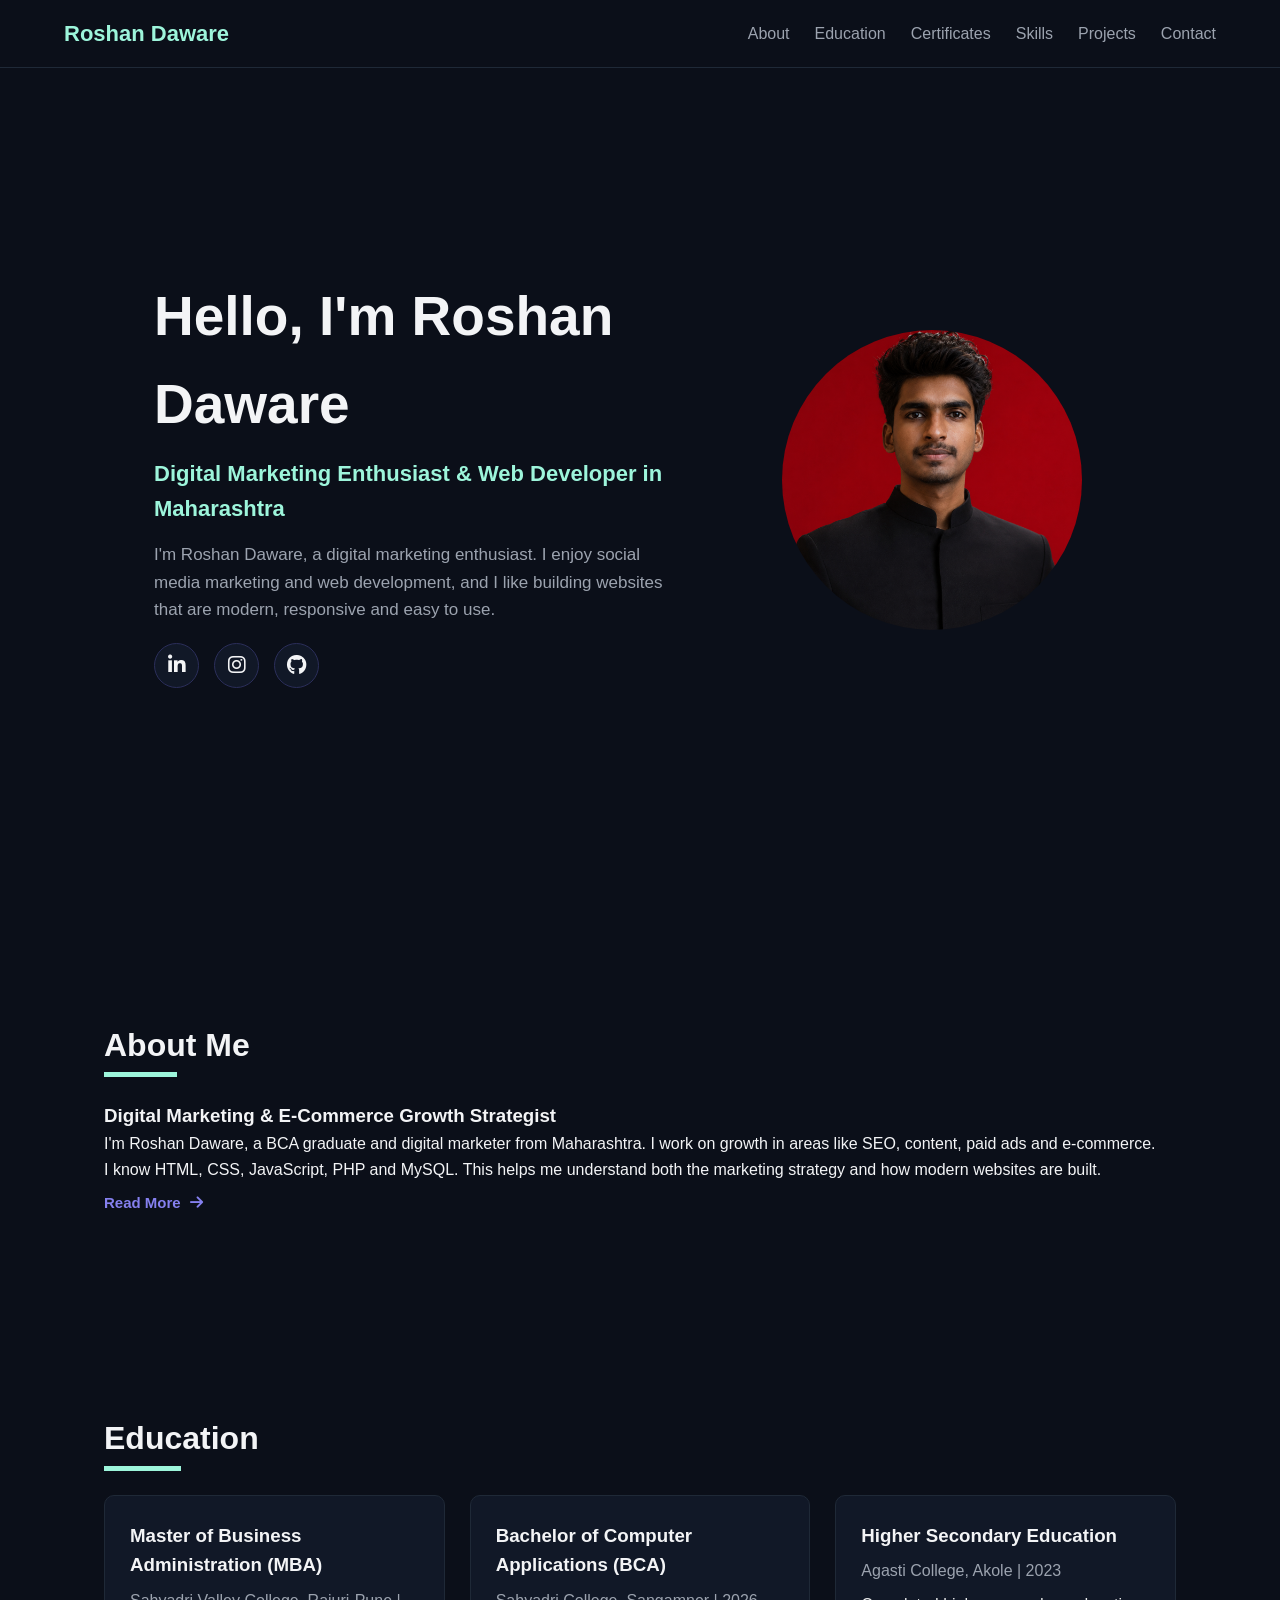
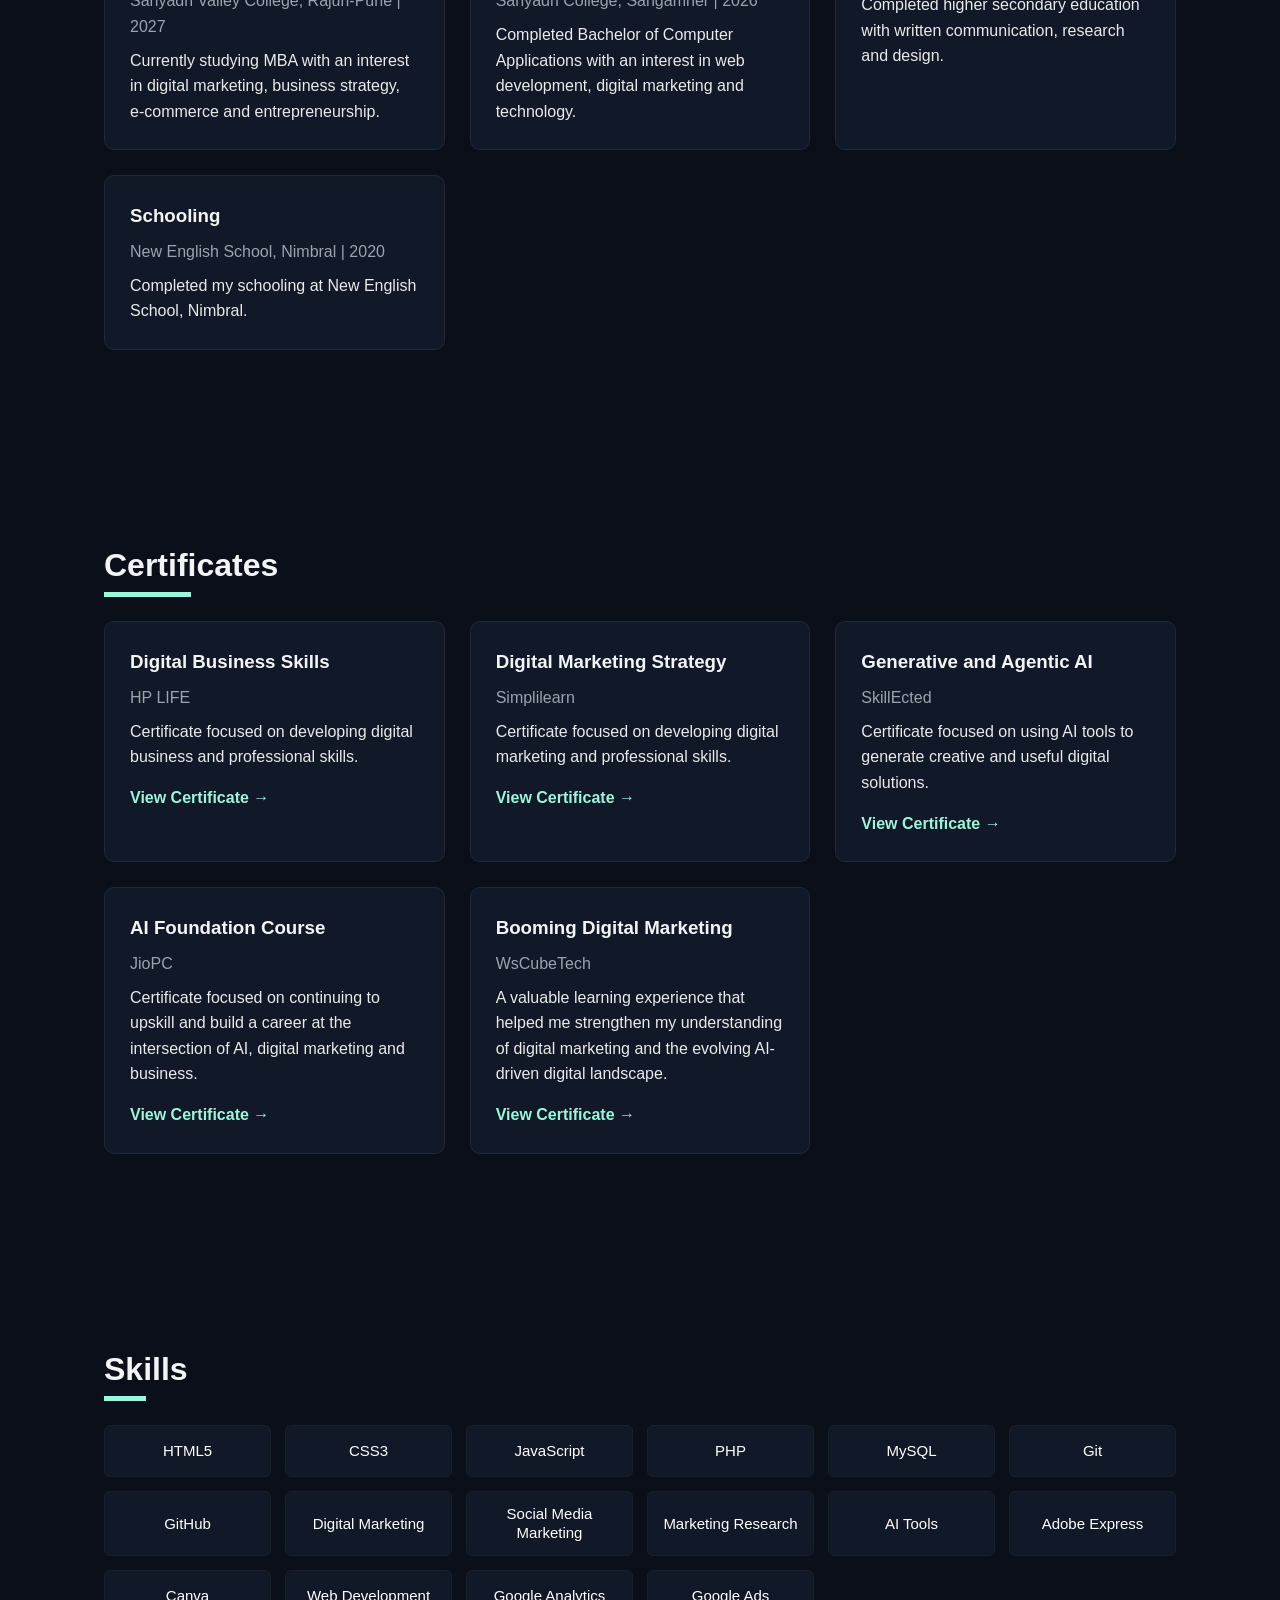
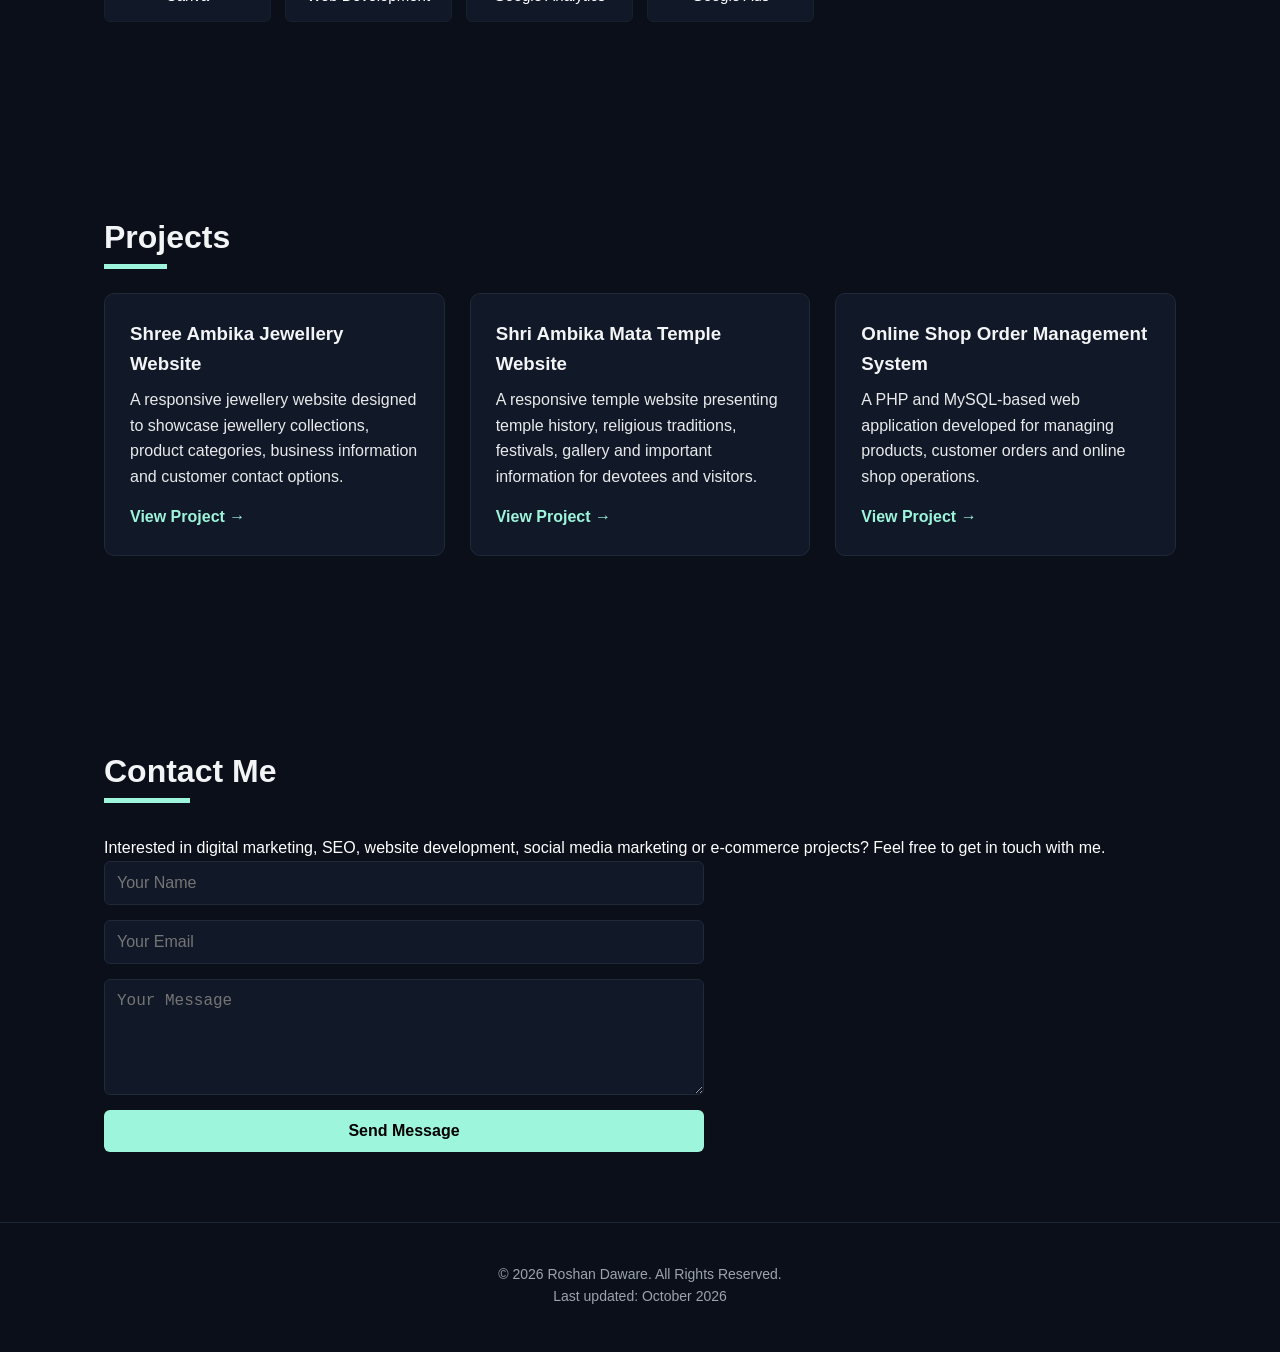
==== index.html @ 0d0089c0 "project Link Add" ====
<!DOCTYPE html>
<html lang="en">
<head>
    <meta charset="UTF-8">
    <meta name="viewport" content="width=device-width, initial-scale=1.0">

    <!-- Google Search Console Verification -->
    <meta name="google-site-verification"
        content="eSleEAOLOqu8Vt4b4KXHMk86KuUxw0CKr8qjWyYbSrQ">

    <!-- ================= SEO ================= -->

    <title>Roshan Daware | Digital Marketing & Web Development</title>

    <meta name="description"
        content="Roshan Daware, a digital marketing enthusiast and web developer from Maharashtra, India, shares his SEO, social media, Google Ads and web development projects.">

    <meta name="author" content="Roshan Daware">

    <meta name="robots" content="index, follow">

    <link rel="canonical"
        href="https://roshandaware24.github.io/RoshanDaware/">

    <!-- ================= FAVICON ================= -->

    <link rel="icon"
        type="image/svg+xml"
        href="logo.svg">

    <link rel="apple-touch-icon"
        href="images/apple-touch-icon.png">

    <!-- ================= PERFORMANCE ================= -->

    <link rel="preconnect" href="https://cdnjs.cloudflare.com" crossorigin>

    <link rel="preload" as="image" href="images/profile.jpg" fetchpriority="high">

    <!-- ================= THEME ================= -->

    <meta name="theme-color" content="#0b0f19">

    <!-- ================= OPEN GRAPH ================= -->

    <meta property="og:title"
        content="Roshan Daware | Digital Marketing & Web Development">

    <meta property="og:description"
        content="Explore Roshan Daware's portfolio featuring digital marketing, SEO, social media marketing, Google Ads and web development projects.">

    <meta property="og:type"
        content="website">

    <meta property="og:url"
        content="https://roshandaware24.github.io/RoshanDaware/">

    <meta property="og:site_name"
        content="Roshan Daware">

    <meta property="og:image"
        content="https://roshandaware24.github.io/RoshanDaware/images/profile.jpg">

    <meta property="og:image:alt"
        content="Roshan Daware Portfolio">

    <!-- ================= TWITTER / X ================= -->

    <meta name="twitter:card"
        content="summary_large_image">

    <meta name="twitter:title"
        content="Roshan Daware | Digital Marketing & Web Development">

    <meta name="twitter:description"
        content="Explore Roshan Daware's portfolio featuring SEO, social media marketing, Google Ads and web development projects.">

    <meta name="twitter:image"
        content="https://roshandaware24.github.io/RoshanDaware/images/profile.jpg">

    <!-- ================= STRUCTURED DATA ================= -->

    <script type="application/ld+json">
    {
      "@context": "https://schema.org",
      "@type": "Person",
      "name": "Roshan Daware",
      "url": "https://roshandaware24.github.io/RoshanDaware/",
      "image": "https://roshandaware24.github.io/RoshanDaware/images/profile.jpg",
      "jobTitle": "Digital Marketing Enthusiast",
      "description": "Roshan Daware is a BCA graduate and digital marketing enthusiast from Maharashtra, India, interested in SEO, social media marketing, Google Ads, web development and e-commerce.",
      "alumniOf": "Sahyadri College, Sangamner",
      "sameAs": [
        "https://github.com/roshandaware24",
        "https://www.linkedin.com/in/roshan-daware-102926284/",
        "https://www.instagram.com/daware_roshan07"
      ],
      "knowsAbout": [
        "Digital Marketing",
        "Search Engine Optimization",
        "Social Media Marketing",
        "Google Ads",
        "Meta Ads",
        "Web Development",
        "HTML",
        "CSS",
        "JavaScript",
        "PHP",
        "MySQL",
        "E-commerce"
      ]
    }
    </script>

    <!-- Font Awesome -->
    <link
        rel="stylesheet"
        href="https://cdnjs.cloudflare.com/ajax/libs/font-awesome/6.4.0/css/all.min.css">

    <!-- Main CSS -->
    <link rel="stylesheet" href="style.css">

</head>

<body>

<!-- ================= SKIP LINK ================= -->

<a href="#home" class="skip-link">Skip to main content</a>

<!-- ================= NAVIGATION ================= -->

<nav class="navbar">

    <div class="logo">
        Roshan Daware
    </div>

    <button class="menu-button"
            onclick="toggleMenu()"
            aria-label="Open navigation menu">
        <i class="fas fa-bars" aria-hidden="true"></i>
    </button>

    <ul class="nav-links">

        <li><a href="#about">About</a></li>
        <li><a href="#education">Education</a></li>
        <li><a href="#certificates">Certificates</a></li>
        <li><a href="#skills">Skills</a></li>
        <li><a href="#projects">Projects</a></li>
        <li><a href="#contact">Contact</a></li>
    </ul>

</nav>


<!-- ================= HOME ================= -->

<section id="home" class="hero">

    <!-- LEFT SIDE -->
    <div class="hero-content">

        <h1>
            Hello, I'm Roshan Daware
        </h1>

        <h2>
            Digital Marketing Enthusiast & Web Developer in Maharashtra
        </h2>

        <p class="hero-description">
            I'm Roshan Daware, a digital marketing enthusiast.
            I enjoy social media marketing and web development,
            and I like building websites that are modern,
            responsive and easy to use.
        </p>

        <!-- Social Links -->
        <div class="social-links">

            <a href="https://www.linkedin.com/in/roshan-daware-102926284"
               target="_blank"
               rel="noopener noreferrer"
               class="social-btn"
               aria-label="Roshan Daware on LinkedIn">

                <i class="fa-brands fa-linkedin-in" aria-hidden="true"></i>

            </a>

            <a href="https://www.instagram.com/daware_roshan07"
               target="_blank"
               rel="noopener noreferrer"
               class="social-btn"
               aria-label="Roshan Daware on Instagram">

                <i class="fa-brands fa-instagram" aria-hidden="true"></i>

            </a>

            <a href="https://github.com/roshandaware24"
               target="_blank"
               rel="noopener noreferrer"
               class="social-btn"
               aria-label="Roshan Daware on GitHub">

                <i class="fa-brands fa-github" aria-hidden="true"></i>

            </a>

        </div>

    </div>

    <!-- RIGHT SIDE -->
    <div class="hero-image">

        <img src="images/profile.jpg"
             alt="Roshan Daware - Digital Marketing Enthusiast and Web Developer"
             fetchpriority="high">

    </div>

</section>

<!-- ================= ABOUT ================= -->

<section id="about" class="section">

    <h2 class="section-title">
        About Me
    </h2>

    <div class="about-content">

        <h3 class="about-subtitle">
            Digital Marketing & E-Commerce Growth Strategist
        </h3>

        <p>
            I'm Roshan Daware, a BCA graduate and digital marketer
            from Maharashtra. I work on growth in areas like SEO,
            content, paid ads and e-commerce.
        </p>

        <p>
            I know HTML, CSS, JavaScript, PHP and MySQL. This helps
            me understand both the marketing strategy and how
            modern websites are built.
        </p>

        <div class="about-more" id="aboutMore">

            <div class="about-more-inner">

                <p>
                    I work across SEO optimization, social media strategy,
                    Google Ads, Meta Ads, content marketing, and e-commerce,
                    with a focus on turning data into decisions and
                    campaigns into measurable business growth.
                </p>

                <h3>
                    What I Do
                </h3>

                <div class="about-skills">

                    <span>SEO & Website Optimization</span>
                    <span>Social Media Marketing</span>
                    <span>Google Ads & Meta Ads</span>
                    <span>Content Strategy</span>
                    <span>Website Development</span>
                    <span>E-commerce</span>

                </div>

                <h3>
                    My Approach
                </h3>

                <p>
                    I approach every project with hands-on execution,
                    continuous testing, and a focus on measurable results —
                    whether that's improving organic visibility,
                    optimizing advertising campaigns, or improving
                    website conversion experiences.
                </p>

                <h3>
                    My Vision
                </h3>

                <p>
                    My vision is to build a full-spectrum digital marketing
                    and e-commerce consultancy that helps businesses
                    across India grow through strategic marketing,
                    technology, and sustainable digital systems.
                    I'm building this through real-world projects,
                    SEO research, campaign experimentation, and
                    practical business experience.
                </p>

            </div>

        </div>

        <button class="about-toggle"
                id="aboutToggle"
                aria-expanded="false"
                aria-controls="aboutMore">

            <span>Read More</span>
            <i class="fas fa-arrow-right" aria-hidden="true"></i>

        </button>

    </div>

</section>

<!-- ================= EDUCATION ================= -->

<section id="education" class="section">

    <h2 class="section-title">
        Education
    </h2>

    <div class="grid-2">

        <div class="card">

            <h3>
                Master of Business Administration (MBA)
            </h3>

            <p class="muted-text">
                Sahyadri Valley College, Rajuri-Pune | 2027
            </p>

            <p class="card-description">
                Currently studying MBA with an interest in digital marketing,
                business strategy, e-commerce and entrepreneurship.
            </p>

        </div>

        <div class="card">

            <h3>
                Bachelor of Computer Applications (BCA)
            </h3>

            <p class="muted-text">
                Sahyadri College, Sangamner | 2026
            </p>

            <p class="card-description">
                Completed Bachelor of Computer Applications with
                an interest in web development, digital marketing
                and technology.
            </p>

        </div>

        <div class="card">

            <h3>
                Higher Secondary Education
            </h3>

            <p class="muted-text">
                Agasti College, Akole | 2023
            </p>

            <p class="card-description">
                Completed higher secondary education with
                written communication, research and design.
            </p>

        </div>

        <div class="card">

            <h3>
                Schooling
            </h3>

            <p class="muted-text">
                New English School, Nimbral | 2020
            </p>

            <p class="card-description">
                Completed my schooling at New English School, Nimbral.
            </p>

        </div>

    </div>

</section>


<!-- ================= CERTIFICATES ================= -->

<section id="certificates" class="section">

    <h2 class="section-title">
        Certificates
    </h2>

    <div class="grid-2">

        <!-- Certificate 1 -->

        <div class="card">

            <h3>
                Digital Business Skills
            </h3>

            <p class="muted-text">
                HP LIFE
            </p>

            <p class="card-description">
                Certificate focused on developing digital business
                and professional skills.
            </p>

            <a href="images/certificate1.pdf"
               target="_blank"
               rel="noopener noreferrer"
               class="certificate-btn"
               aria-label="View Certificate: Digital Business Skills (opens in new tab)">
                View Certificate <span aria-hidden="true">→</span>
            </a>

        </div>


        <!-- Certificate 2 -->

        <div class="card">

            <h3>
                Digital Marketing Strategy
            </h3>

            <p class="muted-text">
                Simplilearn
            </p>

            <p class="card-description">
                Certificate focused on developing digital marketing
                and professional skills.
            </p>

            <a href="images/certificate2.pdf"
               class="certificate-btn"
               aria-label="View Certificate: Digital Marketing Strategy">
                View Certificate <span aria-hidden="true">→</span>
            </a>

        </div>


        <!-- Certificate 3 -->

        <div class="card">

            <h3>
                Generative and Agentic AI
            </h3>

            <p class="muted-text">
                SkillEcted
            </p>

            <p class="card-description">
                Certificate focused on using AI tools to generate
                creative and useful digital solutions.
            </p>

            <a href="images/certificate3.pdf"
               class="certificate-btn"
               aria-label="View Certificate: Generative and Agentic AI">
                View Certificate <span aria-hidden="true">→</span>
            </a>

        </div>

        <!-- Certificate 4 -->

        <div class="card">

            <h3>
                AI Foundation Course
            </h3>

            <p class="muted-text">
                JioPC
            </p>

            <p class="card-description">
                Certificate focused on continuing to upskill and build a career at
                the intersection of AI, digital marketing and business.
            </p>

            <a href="images/certificate4.pdf"
               class="certificate-btn"
               aria-label="View Certificate: AI Foundation Course">
                View Certificate <span aria-hidden="true">→</span>
            </a>

        </div>

        <!-- Certificate 5 -->

        <div class="card">

            <h3>
                Booming Digital Marketing
            </h3>

            <p class="muted-text">
                WsCubeTech
            </p>

            <p class="card-description">
                A valuable learning experience that helped me strengthen my
                understanding of digital marketing and the evolving AI-driven digital
                landscape.
            </p>

            <a href="images/certificate5.pdf"
               class="certificate-btn"
               aria-label="View Certificate: Booming Digital Marketing">
                View Certificate <span aria-hidden="true">→</span>
            </a>

        </div>

    </div>

</section>


<!-- ================= SKILLS ================= -->

<section id="skills" class="section">

    <h2 class="section-title">
        Skills
    </h2>

    <div class="skills-container">

        <span class="skill-tag">HTML5</span>
        <span class="skill-tag">CSS3</span>
        <span class="skill-tag">JavaScript</span>
        <span class="skill-tag">PHP</span>
        <span class="skill-tag">MySQL</span>
        <span class="skill-tag">Git</span>
        <span class="skill-tag">GitHub</span>
        <span class="skill-tag">Digital Marketing</span>
        <span class="skill-tag">Social Media Marketing</span>
        <span class="skill-tag">Marketing Research</span>
        <span class="skill-tag">AI Tools</span>
        <span class="skill-tag">Adobe Express</span>
        <span class="skill-tag">Canva</span>
        <span class="skill-tag">Web Development</span>
        <span class="skill-tag">Google Analytics</span>
        <span class="skill-tag">Google Ads</span>

    </div>

</section>


<!-- ================= PROJECTS ================= -->

<section id="projects" class="section">

    <h2 class="section-title">
        Projects
    </h2>

    <div class="grid-2">

        <div class="card project-card">

            <h3>
                Shree Ambika Jewellery Website
            </h3>

            <p class="card-description">
                A responsive jewellery website designed to showcase
                jewellery collections, product categories, business
                information and customer contact options.
            </p>

            <a href="https://shreeambikajewellery.netlify.app/"
               target="_blank"
               rel="noopener noreferrer"
               class="project-link"
               aria-label="View Project: Shree Ambika Jewellery Website (opens in new tab)">
                View Project <span aria-hidden="true">→</span>
            </a>

        </div>


        <div class="card project-card">

            <h3>
                Shri Ambika Mata Temple Website
            </h3>

            <p class="card-description">
                A responsive temple website presenting temple history,
                religious traditions, festivals, gallery and important
                information for devotees and visitors.
            </p>

            <a href="#"
               target="_blank"
               rel="noopener noreferrer"
               class="project-link"
               aria-label="View Project: Shri Ambika Mata Temple Website (opens in new tab)">
                View Project <span aria-hidden="true">→</span>
            </a>

        </div>


        <div class="card project-card">

            <h3>
                Online Shop Order Management System
            </h3>

            <p class="card-description">
                A PHP and MySQL-based web application developed for
                managing products, customer orders and online shop
                operations.
            </p>

            
            <a href="#"
               target="_blank"
               rel="noopener noreferrer"
               class="project-link"
               aria-label="View Project: Online Shop Order Management System (opens in new tab)">
                View Project <span aria-hidden="true">→</span>
            </a>

        </div>

    </div>

</section>

<!-- ================= CONTACT ================= -->

<section id="contact" class="section contact-section">

    <h2 class="section-title">
        Contact Me
    </h2>

    <p class="contact-description">
        Interested in digital marketing, SEO, website development,
        social media marketing or e-commerce projects?
        Feel free to get in touch with me.
    </p>

    <form id="contactForm" class="contact-form">

        <input
            type="text"
            name="name"
            placeholder="Your Name"
            aria-label="Your name"
            autocomplete="name"
            required
        >

        <input
            type="email"
            name="email"
            placeholder="Your Email"
            aria-label="Your email address"
            autocomplete="email"
            required
        >

        <textarea
            name="message"
            rows="5"
            placeholder="Your Message"
            aria-label="Your message"
            required
        ></textarea>

        <input
            type="hidden"
            name="_subject"
            value="New Message from Roshan Portfolio"
        >

        <input
            type="hidden"
            name="_template"
            value="table"
        >

        <button type="submit">
            Send Message
        </button>

    </form>

    <p id="formMessage" aria-live="polite"></p>

</section>

<!-- ================= FOOTER ================= -->

<footer>

    <p>
        © 2026 Roshan Daware. All Rights Reserved.
    </p>

    <p>
        Last updated: October 2026
    </p>

</footer>


<!-- JavaScript -->

<script src="script.js"></script>

</body>
</html>
---- style.css ----
/* ========================= BASIC SETTINGS ========================= */

* {
  margin: 0;
  padding: 0;
  box-sizing: border-box;
  }

html {
scroll-behavior: smooth;
}


body {
background-color: #0b0f19;
color: #f3f4f6;
font-family: Arial, sans-serif;
line-height: 1.6;
}

/* ========================= NAVIGATION ========================= */

.navbar {
position: fixed;
top: 0;
width: 100%;


display: flex;
justify-content: space-between;
align-items: center;

padding: 16px 5%;
background-color: #0b0f19;
border-bottom: 1px solid #1f2937;

z-index: 1000;


}

.logo {
font-size: 22px;
font-weight: bold;
color:  #9df5db;
}

.nav-links {
display: flex;
gap: 25px;
list-style: none;
}

.nav-links a {
    color: #9ca3af;
    text-decoration: none;

    position: relative;

    transition: 0.3s;
}


/* Animated Line */

.nav-links a::after {
    content: "";

    position: absolute;

    left: 0;
    bottom: -6px;

    width: 0;
    height: 2px;

    background-color:  #9df5db;

    transition: 0.3s;
}


/* Mouse Hover */

.nav-links a:hover {
    color: #9df5db;
}

.nav-links a:hover::after {
    width: 100%;
}

/* ========================= HERO SECTION ========================= */

/* ===== HERO ===== */

.hero {
    min-height: 100vh;

    max-width: 1100px;
    margin: auto;

    display: flex;
    align-items: center;
    justify-content: space-between;

    padding: 100px 5% 40px;

    gap: 50px;
}

/* Left Text */

.hero-content {
    flex: 1;
}


/* Right Image */

.hero-image {
    width: 40%;
    display: flex;
    justify-content: center;
}

.hero-image img {
    width: 300px;
    height: 300px;

    border-radius: 50%;

    object-fit: cover;
}
/* ===== FLOATING IMAGE ===== */

.hero-image img {
    animation: floatImage 3s ease-in-out infinite;
}

@keyframes floatImage {

    0% {
        transform: translateY(0);
    }

    50% {
        transform: translateY(-15px);
    }

    100% {
        transform: translateY(0);
    }

}

/* ===== MOBILE ===== */

@media (max-width: 768px) {

    .hero {
        flex-direction: column;
        text-align: center;
        padding-top: 120px;
        gap: 30px;
    }

    .hero-image {
        width: 300px;
    }

    .hero-image img {
        width: 220px;
        height: 220px;
    }

    .social-links {
        justify-content: center;
    }
}

/* Hero Text */


.hero h1 {
    font-size: 55px;
    margin-bottom: 8px;
}

.hero h2 {
    color: #9df5db;
    font-size: 22px;
    margin-bottom: 15px;
}

.hero-description {
    color: #9ca3af;
    font-size: 17px;
    max-width: 600px;
}

/* ========================= SOCIAL BUTTONS ========================= */

.social-links {
display: flex;
gap: 15px;
margin-top: 20px;
}

.social-btn {
    width: 45px;
    height: 45px;

    display: flex;
    align-items: center;
    justify-content: center;

    background-color: #111827;
    border: 1px solid #2b2e5a;
    border-radius: 50%;

    color: #f3f4f6;
    text-decoration: none;

    font-size: 20px;
    transition: 0.3s;
}

.social-btn:hover {
    background-color: #df9143;
    transform: translateY(-5px);
}

/* ========================= SECTIONS ========================= */

.section {
max-width: 1200px;
margin: auto;


padding: 120px 5% 70px;


}

.section-title {
display: inline-block;


font-size: 32px;
margin-bottom: 30px;

position: relative;


}

.section-title::after {
content: "";


position: absolute;

left: 0;
bottom: -6px;

width: 50%;
height: 5px;

background-color: #9df5db;


}

.about-more {
    display: grid;
    grid-template-rows: 0fr;
    opacity: 0;
    transition: grid-template-rows 0.6s ease,
                opacity 0.4s ease;
}

.about-more.active {
    grid-template-rows: 1fr;
    opacity: 1;
}

.about-more-inner {
    overflow: hidden;
    min-height: 0;
}

.about-more h3 {
    margin-top: 25px;
    color: #ffffff;
}

.about-skills {
    display: flex;
    flex-wrap: wrap;
    gap: 10px;
    margin: 18px 0;
}

.about-skills span {
    background: rgba(99, 102, 241, 0.12);
    border: 1px solid rgba(78, 218, 195, 0.3);
    color: #f9f9f9;
    padding: 9px 14px;
    border-radius: 8px;
    font-size: 14px;
    transition: 0.3s ease;
}

.about-skills span:hover {
    background: #cc8006;
    color: #ffffff;
    transform: translateY(-3px);
}

.about-toggle {
    display: inline-flex;
    align-items: center;
    gap: 9px;
    background: transparent;
    color:  #8580ef;
    border: none;
    font-size: 15px;
    font-weight: 600;
    cursor: pointer;
    padding: 12px 0;
    transition: color 0.3s ease;
}

.about-toggle:hover {
    color: #63f1ea;
}

.about-toggle i {
    transition: transform 0.4s ease;
}

.about-toggle.active i {
    transform: rotate(180deg);
}

@media (prefers-reduced-motion: reduce) {
    .about-more,
    .about-toggle,
    .about-toggle i,
    .about-skills span {
        transition: none;
    }
}

/* ========================= CARDS ========================= */

.grid-2 {
    display: grid;

    grid-template-columns: repeat(
        auto-fit,
        minmax(300px, 1fr)
    );

    gap: 25px;
}

.card {
background-color: #111827;


border: 1px solid #1f2937;

padding: 25px;

border-radius: 10px;


}

.card:hover {
transform: translateY(-5px);
border-color: #9df5db;
}

.card h3 {
margin-bottom: 8px;
}

.muted-text {
color: #9ca3af;
}

.card-description {
margin-top: 8px;
color: #e9eaeb;
}

.certificate-btn {
display: inline-block;


margin-top: 15px;

color: #9df5db;

text-decoration: none;

font-weight: bold;


}

.certificate-btn:hover {
text-decoration: underline;
}

/* ========================= SKILLS ========================= */

.skills-container {
    display: grid;
    grid-template-columns: repeat(auto-fill, minmax(150px, 1fr));
    gap: 14px;
    width: 100%;
}

/* ===== SKILL TAGS ===== */

.skill-tag {
    display: flex;
    align-items: center;
    justify-content: center;

    width: 100%;
    min-height: 52px;
    padding: 12px 14px;

    background-color: #111827;

    border: 1px solid #17202b;

    color: white;
    text-align: center;
    line-height: 1.3;
    overflow-wrap: break-word;

    border-radius: 6px;

    font-size: 15px;

    cursor: default;

    transition: 0.3s ease;
}

.skill-tag:hover {
    border-color: #9df5db;

    color: white;

    transform: translateY(-5px);
}

/* ========================= PROJECTS ========================= */

.project-link {
display: inline-block;


margin-top: 15px;

color: #9df5db;

text-decoration: none;

font-weight: bold;


}

.project-link:hover {
text-decoration: underline;
}



/* ========================= CONTACT ========================= */

.contact-form {
display: flex;
flex-direction: column;


gap: 15px;

max-width: 600px;


}

.contact-form input,
.contact-form textarea {
width: 100%;


padding: 12px;

background-color: #111827;

border: 1px solid #1f2937;

border-radius: 6px;

color: #f3f4f6;

font-size: 16px;

outline: none;


}
.contact-form input:focus,
.contact-form textarea:focus {
border-color: #9df5db;
}

.contact-form button {
padding: 12px 20px;


background-color:#9df5db;

color: black;

border: none;

border-radius: 6px;

cursor: pointer;

font-size: 16px;

font-weight: bold;


}

.contact-form button:hover {
opacity: 0.9;
}

.contact-description {
margin-top: 8px;
color: white;
}




/* ========================= FOOTER ========================= */

footer {
text-align: center;


padding: 40px 5%;

border-top: 1px solid #1f2937;

color: #9ca3af;

font-size: 14px;


}

/* ========================= MOBILE ========================= */

@media (max-width: 768px) {


.navbar {
    padding: 15px 4%;
}

.nav-links {
    gap: 10px;
}

.nav-links a {
    font-size: 13px;
}

.hero {
    flex-direction: column;

    text-align: center;

    padding-top: 120px;

    gap: 30px;
}

.hero-image img {
    width: 220px;
    height: 220px;
}

.hero h1 {
    font-size: 40px;
}

.hero h2 {
    font-size: 18px;
}

.hero-description {
    font-size: 16px;
}

.social-links {
    justify-content: center;
}


}

/* ========================= SMALL MOBILE ========================= */

@media (max-width: 500px) {


.logo {
    font-size: 18px;
}

.nav-links {
    gap: 7px;
}

.nav-links a {
    font-size: 11px;
}

.hero h1 {
    font-size: 32px;
}

.hero-image img {
    width: 180px;
    height: 180px;
}

.section-title {
    font-size: 28px;
}


}

/* =========================
   SMOOTH ANIMATION
========================= */

html {
    scroll-behavior: smooth;
}


/* Hero Animation */

.hero-content {
    animation: slideLeft 1s ease;
}

.hero-image {
    animation: slideRight 1s ease;
}


/* Sections Animation */

.section {
    animation: fadeUp 1s ease;
}


/* Social Buttons */

.social-btn {
    transition: 0.3s ease;
}

.social-btn:hover {
    transform: translateY(-5px);
}


/* Cards */

.card {
    transition: 0.3s ease;
}

.card:hover {
    transform: translateY(-5px);
}


/* =========================
   ANIMATION KEYFRAMES
========================= */

@keyframes slideLeft {

    from {
        opacity: 0;
        transform: translateX(-50px);
    }

    to {
        opacity: 1;
        transform: translateX(0);
    }
}


@keyframes slideRight {

    from {
        opacity: 0;
        transform: translateX(50px);
    }

    to {
        opacity: 1;
        transform: translateX(0);
    }
}


@keyframes fadeUp {

    from {
        opacity: 0;
        transform: translateY(30px);
    }

    to {
        opacity: 1;
        transform: translateY(0);
    }
}
/* =========================
MOBILE MENU
========================= */

.menu-button {
    display: none;

    background: none;
    border: none;

    color: #f3f4f6;

    font-size: 24px;

    cursor: pointer;
}


/* Mobile */

@media (max-width: 768px) {

    .menu-button {
        display: block;
    }

    .nav-links {
        display: none;

        position: absolute;

        top: 65px;
        right: 5%;

        flex-direction: column;

        gap: 15px;

        background-color: #111827;

        padding: 20px;

        border: 1px solid #1f2937;

        border-radius: 8px;
    }

    .nav-links.show {
        display: flex;
    }

}
.skip-link {
    position: absolute;
    left: -9999px;
    top: 0;
    background: #ffffff;
    color: #000000;
    padding: 8px 12px;
    z-index: 1000;
}

.skip-link:focus {
    left: 10px;
    top: 10px;
}
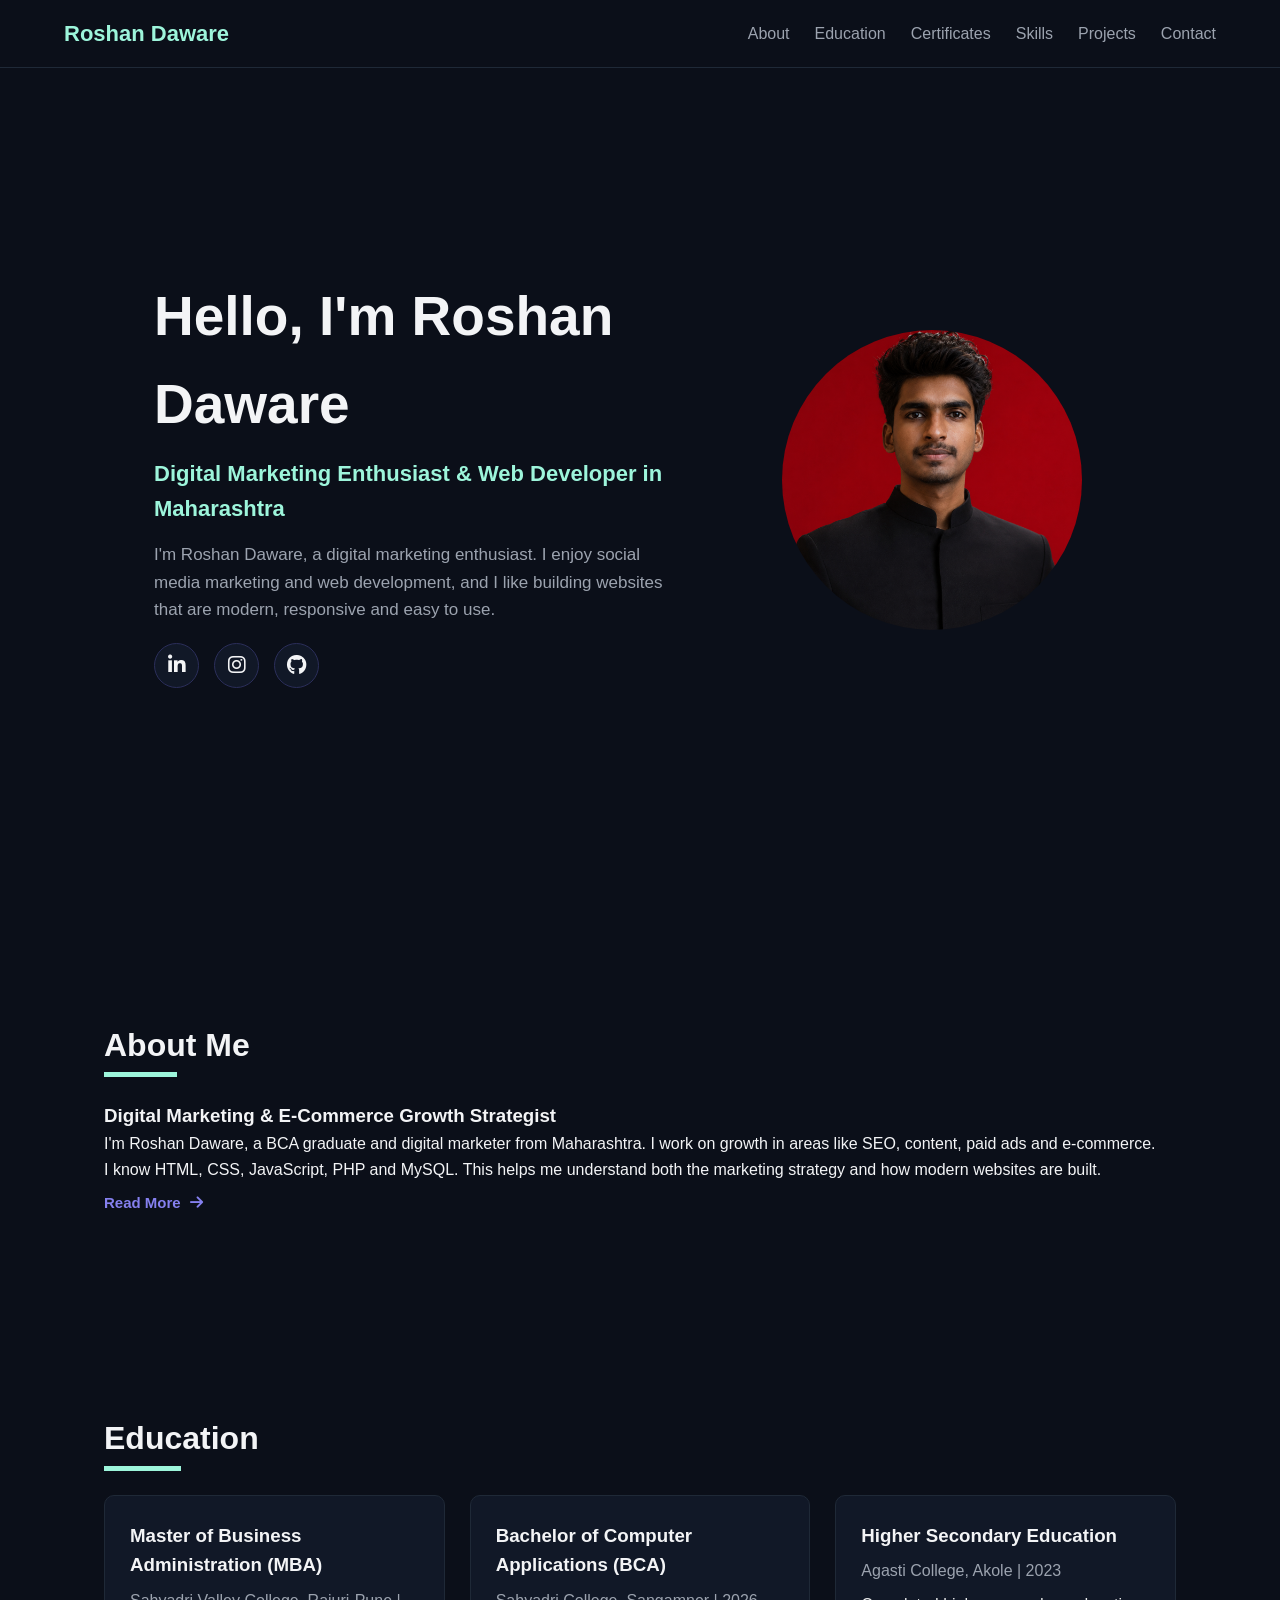
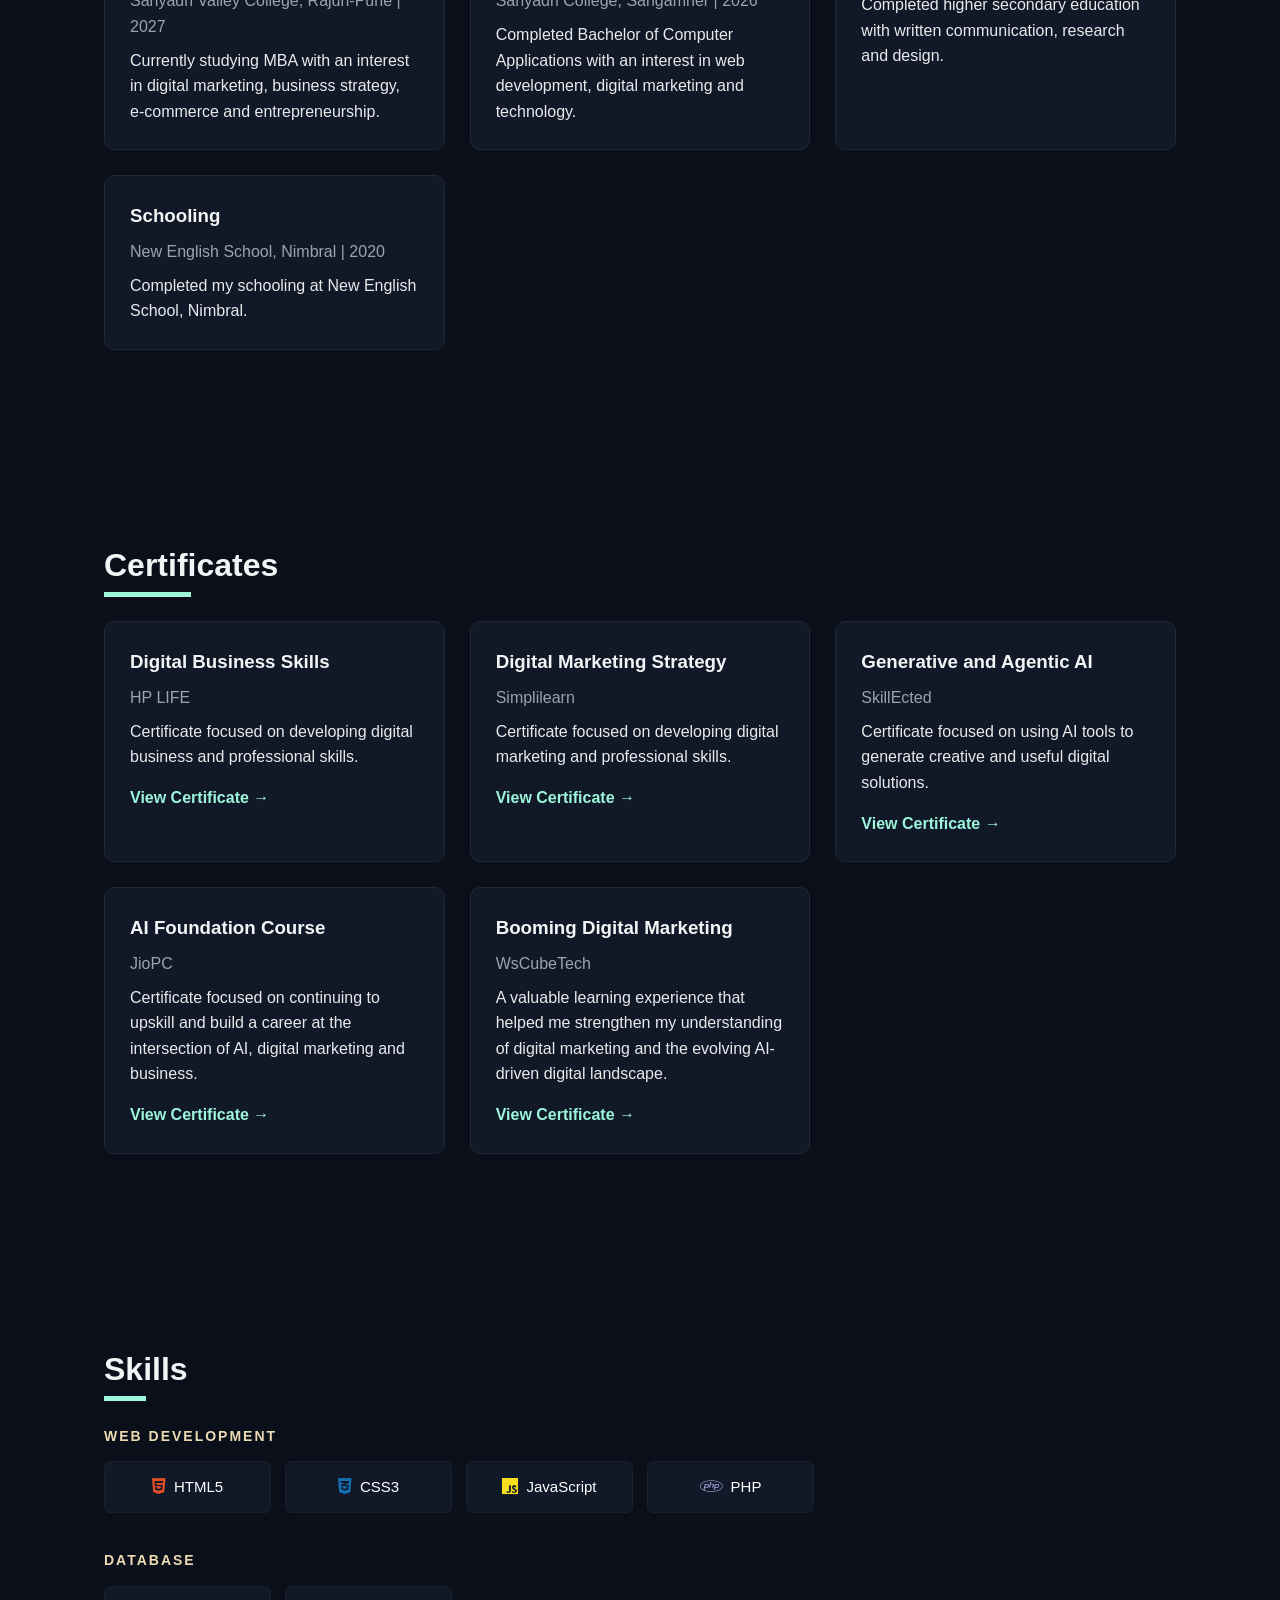
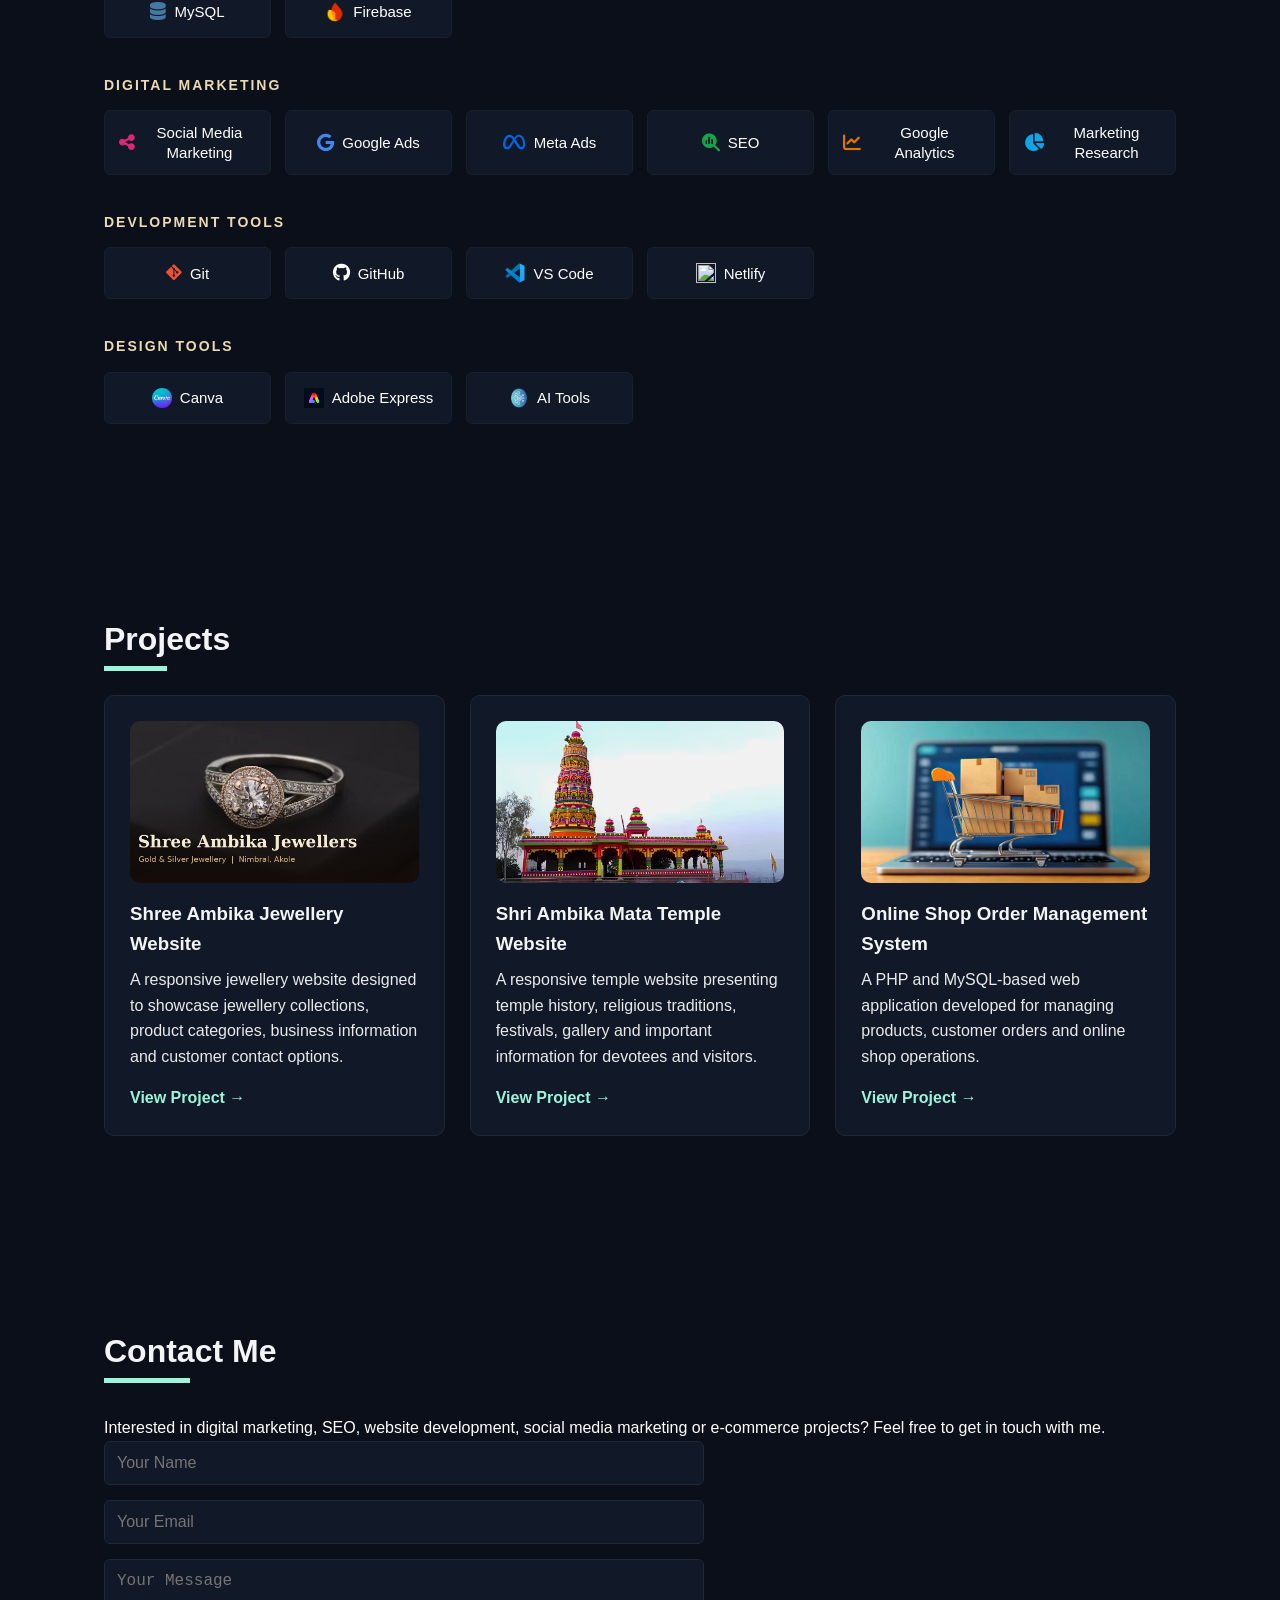
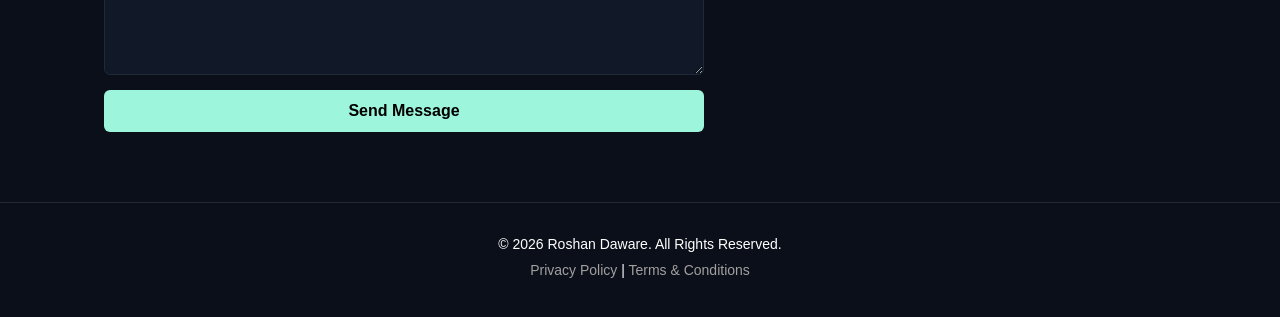
==== commit 0152286e: "update" ====
--- a/index.html
+++ b/index.html
@@ -5,8 +5,8 @@
     <meta name="viewport" content="width=device-width, initial-scale=1.0">
 
     <!-- Google Search Console Verification -->
-    <meta name="google-site-verification"
-        content="eSleEAOLOqu8Vt4b4KXHMk86KuUxw0CKr8qjWyYbSrQ">
+
+    <meta name="google-site-verification" content="eSleEAOLOqu8Vt4b4KXHMk86KuUxw0CKr8qjWyYbSrQ">
 
     <!-- ================= SEO ================= -->
 
@@ -24,12 +24,9 @@
 
     <!-- ================= FAVICON ================= -->
 
-    <link rel="icon"
-        type="image/svg+xml"
-        href="logo.svg">
-
-    <link rel="apple-touch-icon"
-        href="images/apple-touch-icon.png">
+    <link rel="icon" type="image/png" href="favicon.png">
+
+    <link rel="apple-touch-icon" href="images/apple-touch-icon.png">
 
     <!-- ================= PERFORMANCE ================= -->
 
@@ -59,7 +56,7 @@
         content="Roshan Daware">
 
     <meta property="og:image"
-        content="https://roshandaware24.github.io/RoshanDaware/images/profile.jpg">
+        content="https://roshandaware24.github.io/RoshanDaware/images/portfolio.jpg">
 
     <meta property="og:image:alt"
         content="Roshan Daware Portfolio">
@@ -76,7 +73,7 @@
         content="Explore Roshan Daware's portfolio featuring SEO, social media marketing, Google Ads and web development projects.">
 
     <meta name="twitter:image"
-        content="https://roshandaware24.github.io/RoshanDaware/images/profile.jpg">
+        content="https://roshandaware24.github.io/RoshanDaware/images/portfolio.jpg">
 
     <!-- ================= STRUCTURED DATA ================= -->
 
@@ -548,7 +545,6 @@
 
 </section>
 
-
 <!-- ================= SKILLS ================= -->
 
 <section id="skills" class="section">
@@ -557,29 +553,78 @@
         Skills
     </h2>
 
-    <div class="skills-container">
-
-        <span class="skill-tag">HTML5</span>
-        <span class="skill-tag">CSS3</span>
-        <span class="skill-tag">JavaScript</span>
-        <span class="skill-tag">PHP</span>
-        <span class="skill-tag">MySQL</span>
-        <span class="skill-tag">Git</span>
-        <span class="skill-tag">GitHub</span>
-        <span class="skill-tag">Digital Marketing</span>
-        <span class="skill-tag">Social Media Marketing</span>
-        <span class="skill-tag">Marketing Research</span>
-        <span class="skill-tag">AI Tools</span>
-        <span class="skill-tag">Adobe Express</span>
-        <span class="skill-tag">Canva</span>
-        <span class="skill-tag">Web Development</span>
-        <span class="skill-tag">Google Analytics</span>
-        <span class="skill-tag">Google Ads</span>
+    <div class="skills-groups">
+
+        <div class="skills-group">
+
+            <h3 class="skills-group-title">Web Development</h3>
+
+            <div class="skills-container">
+                <span class="skill-tag"><i class="fa-brands fa-html5 c-html5" aria-hidden="true"></i>HTML5</span>
+                <span class="skill-tag"><i class="fa-brands fa-css3-alt c-css3" aria-hidden="true"></i>CSS3</span>
+                <span class="skill-tag"><i class="fa-brands fa-js c-js" aria-hidden="true"></i>JavaScript</span>
+                <span class="skill-tag"><i class="fa-brands fa-php c-php" aria-hidden="true"></i>PHP</span>
+                
+            </div>
+
+        </div>
+
+        <div class="skills-group">
+
+             <h3 class="skills-group-title">Database</h3>
+
+                <div class="skills-container">
+                    <span class="skill-tag"><i class="fa-solid fa-database c-mysql" aria-hidden="true"></i>MySQL</span>
+                    <span class="skill-tag"><img src="images/skill/firebase.png" alt="Firebase" width="20" height="20" loading="lazy">Firebase</span>
+                </div>
+        </div>
+
+
+        <div class="skills-group">
+
+            <h3 class="skills-group-title">Digital Marketing</h3>
+
+            <div class="skills-container">
+                <span class="skill-tag"><i class="fa-solid fa-share-nodes c-share" aria-hidden="true"></i>Social Media Marketing</span>
+                <span class="skill-tag"><i class="fa-brands fa-google c-google" aria-hidden="true"></i>Google Ads</span>
+                <span class="skill-tag"><i class="fa-brands fa-meta c-meta" aria-hidden="true"></i>Meta Ads</span>
+                <span class="skill-tag"><i class="fa-solid fa-magnifying-glass-chart c-seo" aria-hidden="true"></i>SEO</span>
+                <span class="skill-tag"><i class="fa-solid fa-chart-line c-analytics" aria-hidden="true"></i>Google Analytics</span>
+                <span class="skill-tag"><i class="fa-solid fa-chart-pie c-research" aria-hidden="true"></i>Marketing Research</span>
+            </div>
+
+        </div>
+
+
+        <div class="skills-group">
+
+            <h3 class="skills-group-title">Devlopment Tools</h3>
+
+            <div class="skills-container">
+                <span class="skill-tag"><i class="fa-brands fa-git-alt c-git" aria-hidden="true"></i>Git</span>
+                <span class="skill-tag"><i class="fa-brands fa-github c-github" aria-hidden="true"></i>GitHub</span>
+                <span class="skill-tag"><img src="images/skill/vs.png" alt="" width="20" height="20" loading="lazy">VS Code</span>
+                <span class="skill-tag"><img src="https://cdn.simpleicons.org/netlify" alt="" width="20" height="20" loading="lazy">Netlify</span>
+                
+            </div>
+
+        </div>
+        <div class="skills-group">
+
+            <h3 class="skills-group-title">Design Tools</h3>
+
+            <div class="skills-container">
+                <span class="skill-tag"><img src="images/skill/canva.png" alt="" width="20" height="20" loading="lazy">Canva</span>
+                <span class="skill-tag"><img src="images/skill/adobe.png" alt="" width="20" height="20" loading="lazy">Adobe Express</span>
+                <span class="skill-tag"><img src="images/skill/ai.png" alt="" width="20" height="20" loading="lazy">AI Tools</span>
+            </div>
+
+        </div>
+
 
     </div>
 
 </section>
-
 
 <!-- ================= PROJECTS ================= -->
 
@@ -589,78 +634,95 @@
         Projects
     </h2>
 
-    <div class="grid-2">
-
-        <div class="card project-card">
-
-            <h3>
-                Shree Ambika Jewellery Website
-            </h3>
-
-            <p class="card-description">
-                A responsive jewellery website designed to showcase
-                jewellery collections, product categories, business
-                information and customer contact options.
-            </p>
-
-            <a href="https://shreeambikajewellery.netlify.app/"
-               target="_blank"
-               rel="noopener noreferrer"
-               class="project-link"
-               aria-label="View Project: Shree Ambika Jewellery Website (opens in new tab)">
-                View Project <span aria-hidden="true">→</span>
-            </a>
-
-        </div>
-
-
-        <div class="card project-card">
-
-            <h3>
-                Shri Ambika Mata Temple Website
-            </h3>
-
-            <p class="card-description">
-                A responsive temple website presenting temple history,
-                religious traditions, festivals, gallery and important
-                information for devotees and visitors.
-            </p>
-
-            <a href="#"
-               target="_blank"
-               rel="noopener noreferrer"
-               class="project-link"
-               aria-label="View Project: Shri Ambika Mata Temple Website (opens in new tab)">
-                View Project <span aria-hidden="true">→</span>
-            </a>
-
-        </div>
-
-
-        <div class="card project-card">
-
-            <h3>
-                Online Shop Order Management System
-            </h3>
-
-            <p class="card-description">
-                A PHP and MySQL-based web application developed for
-                managing products, customer orders and online shop
-                operations.
-            </p>
-
-            
-            <a href="#"
-               target="_blank"
-               rel="noopener noreferrer"
-               class="project-link"
-               aria-label="View Project: Online Shop Order Management System (opens in new tab)">
-                View Project <span aria-hidden="true">→</span>
-            </a>
-
-        </div>
-
-    </div>
+   <div class="grid-2">
+
+    <div class="card project-card">
+
+        <img src="images/project/jewellery.jpg"
+             alt="Shree Ambika Jewellery website homepage"
+             class="project-thumb"
+             width="1200" height="675"
+             loading="lazy" decoding="async">
+
+        <h3>
+            Shree Ambika Jewellery Website
+        </h3>
+
+        <p class="card-description">
+            A responsive jewellery website designed to showcase
+            jewellery collections, product categories, business
+            information and customer contact options.
+        </p>
+
+        <a href="https://shreeambikajewellery.netlify.app/"
+           target="_blank"
+           rel="noopener noreferrer"
+           class="project-link"
+           aria-label="View Project: Shree Ambika Jewellery Website (opens in new tab)">
+            View Project <span aria-hidden="true">→</span>
+        </a>
+
+    </div>
+
+
+    <div class="card project-card">
+
+        <img src="images/project/temple.jpg"
+             alt="Shri Ambika Mata Temple website homepage"
+             class="project-thumb"
+             width="1200" height="675"
+             loading="lazy" decoding="async">
+
+        <h3>
+            Shri Ambika Mata Temple Website
+        </h3>
+
+        <p class="card-description">
+            A responsive temple website presenting temple history,
+            religious traditions, festivals, gallery and important
+            information for devotees and visitors.
+        </p>
+
+        <a href="#"
+           target="_blank"
+           rel="noopener noreferrer"
+           class="project-link"
+           aria-label="View Project: Shri Ambika Mata Temple Website (opens in new tab)">
+            View Project <span aria-hidden="true">→</span>
+        </a>
+
+    </div>
+
+
+    <div class="card project-card">
+
+        <img src="images/project/shop.jpg"
+             alt="Online Shop Order Management System dashboard"
+             class="project-thumb"
+             width="1200" height="675"
+             loading="lazy" decoding="async">
+
+        <h3>
+            Online Shop Order Management System
+        </h3>
+
+        <p class="card-description">
+            A PHP and MySQL-based web application developed for
+            managing products, customer orders and online shop
+            operations.
+        </p>
+
+        <a href="#"
+           target="_blank"
+           rel="noopener noreferrer"
+           class="project-link"
+           aria-label="View Project: Online Shop Order Management System (opens in new tab)">
+            View Project <span aria-hidden="true">→</span>
+        </a>
+
+    </div>
+
+</div>
 
 </section>
 
@@ -677,7 +739,7 @@
         social media marketing or e-commerce projects?
         Feel free to get in touch with me.
     </p>
-
+    
     <form id="contactForm" class="contact-form">
 
         <input
@@ -730,14 +792,13 @@
 
 <!-- ================= FOOTER ================= -->
 
-<footer>
+<footer class="site-footer">
+
+    <p>© 2026 Roshan Daware. All Rights Reserved.</p>
 
     <p>
-        © 2026 Roshan Daware. All Rights Reserved.
-    </p>
-
-    <p>
-        Last updated: October 2026
+        <a href="privacy-policy.html">Privacy Policy</a> |
+        <a href="terms-and-conditions.html">Terms &amp; Conditions</a>
     </p>
 
 </footer>
--- a/style.css
+++ b/style.css
@@ -83,7 +83,7 @@
 /* Mouse Hover */
 
 .nav-links a:hover {
-    color: #9df5db;
+    color: #ffffff;
 }
 
 .nav-links a:hover::after {
@@ -227,7 +227,7 @@
 }
 
 .social-btn:hover {
-    background-color: #df9143;
+    background-color: #dfb843;
     transform: translateY(-5px);
 }
 
@@ -418,6 +418,21 @@
 
 /* ========================= SKILLS ========================= */
 
+.skills-groups {
+    display: flex;
+    flex-direction: column;
+    gap: 36px;
+}
+
+.skills-group-title {
+    margin: 0 0 14px;
+    font-size: 14px;
+    font-weight: 600;
+    letter-spacing: 2px;
+    text-transform: uppercase;
+    color: #ebdab2;
+}
+
 .skills-container {
     display: grid;
     grid-template-columns: repeat(auto-fill, minmax(150px, 1fr));
@@ -425,43 +440,65 @@
     width: 100%;
 }
 
-/* ===== SKILL TAGS ===== */
-
 .skill-tag {
     display: flex;
     align-items: center;
     justify-content: center;
+    gap: 8px;
 
     width: 100%;
     min-height: 52px;
     padding: 12px 14px;
 
     background-color: #111827;
-
     border: 1px solid #17202b;
+    border-radius: 6px;
 
     color: white;
     text-align: center;
     line-height: 1.3;
     overflow-wrap: break-word;
-
-    border-radius: 6px;
-
     font-size: 15px;
 
     cursor: default;
-
     transition: 0.3s ease;
 }
 
 .skill-tag:hover {
     border-color: #9df5db;
-
     color: white;
-
     transform: translateY(-5px);
 }
 
+.skill-tag i {
+    font-size: 1.2em;
+}
+
+/* Brand colours for each icon */
+
+.c-html5    { color: #E34F26; }
+.c-css3     { color: #1572B6; }
+.c-js       { color: #F7DF1E; }
+.c-php      { color: #8892BF; }
+.c-mysql    { color: #4479A1; }
+.c-share    { color: #DB2777; }
+.c-google   { color: #4285F4; }
+.c-meta     { color: #0467DF; }
+.c-seo      { color: #16A34A; }
+.c-analytics{ color: #E37400; }
+.c-research { color: #0EA5E9; }
+.c-git      { color: #F05032; }
+.c-github   { color: #ffffff; }
+.c-canva    { color: #00C4CC; }
+.c-vs       { color: #A177E0; }
+.c-adobe    { color: #FF0000; }
+.c-ai       { color: #7C3AED; }
+
+.skill-tag img {
+    width: 20px;
+    height: 20px;
+    flex-shrink: 0;
+}
 /* ========================= PROJECTS ========================= */
 
 .project-link {
@@ -482,8 +519,15 @@
 .project-link:hover {
 text-decoration: underline;
 }
-
-
+.project-thumb {
+    display: block;
+    width: 100%;
+    height: auto;
+    aspect-ratio: 16 / 9;
+    object-fit: cover;
+    border-radius: 10px;
+    margin-bottom: 16px;
+}
 
 /* ========================= CONTACT ========================= */
 
@@ -752,9 +796,7 @@
         transform: translateY(0);
     }
 }
-/* =========================
-MOBILE MENU
-========================= */
+/* ========================= MOBILE MENU ========================= */
 
 .menu-button {
     display: none;
@@ -817,4 +859,28 @@
 .skip-link:focus {
     left: 10px;
     top: 10px;
-}+}
+
+footer.site-footer {
+    background: none;
+    color: #ffffff;
+    text-align: center;
+    padding: 26px 20px;
+    font-size: 14px;
+}
+
+footer.site-footer p {
+    color: #ffffff;
+    margin: 4px 0;
+}
+
+footer.site-footer a {
+    color: #a2a0a0;
+    text-decoration: none;
+}
+
+footer.site-footer a:hover,
+footer.site-footer a:focus {
+    color: #9bdbce;
+    text-decoration: underline;
+}
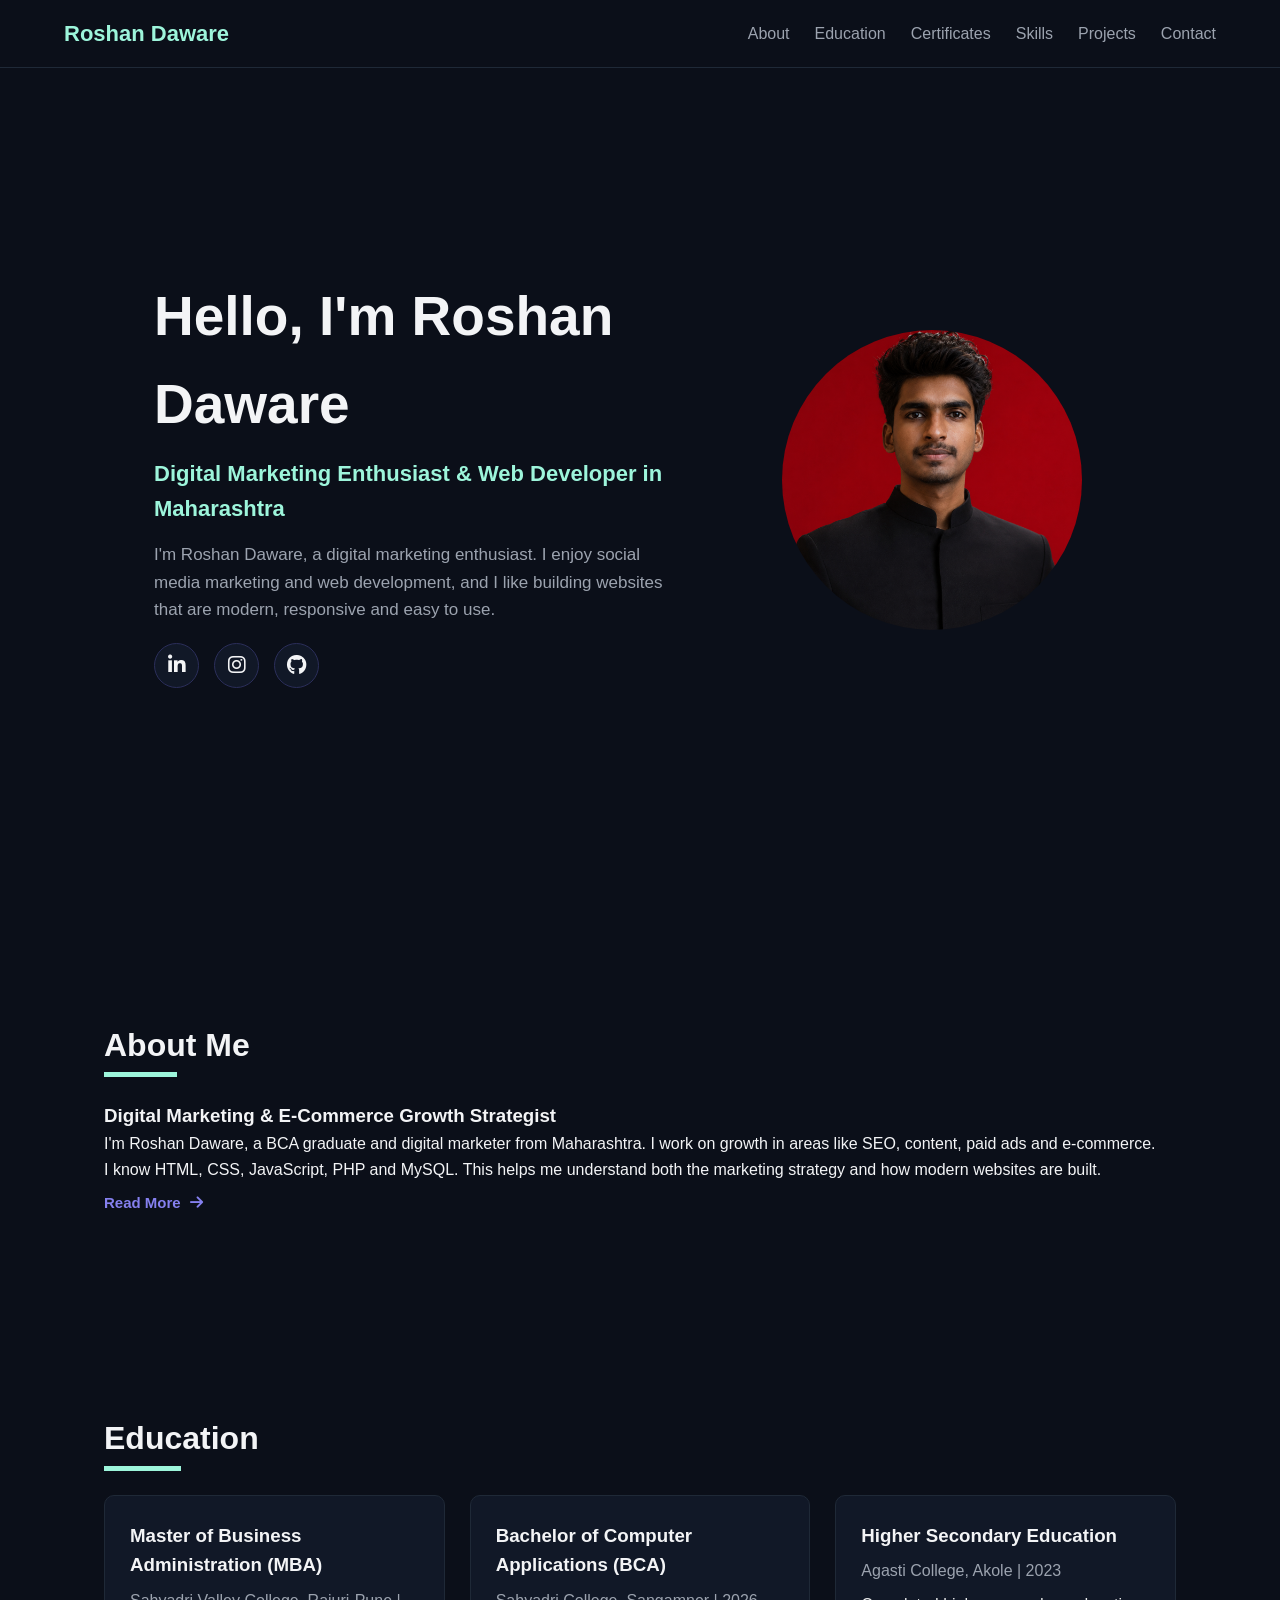
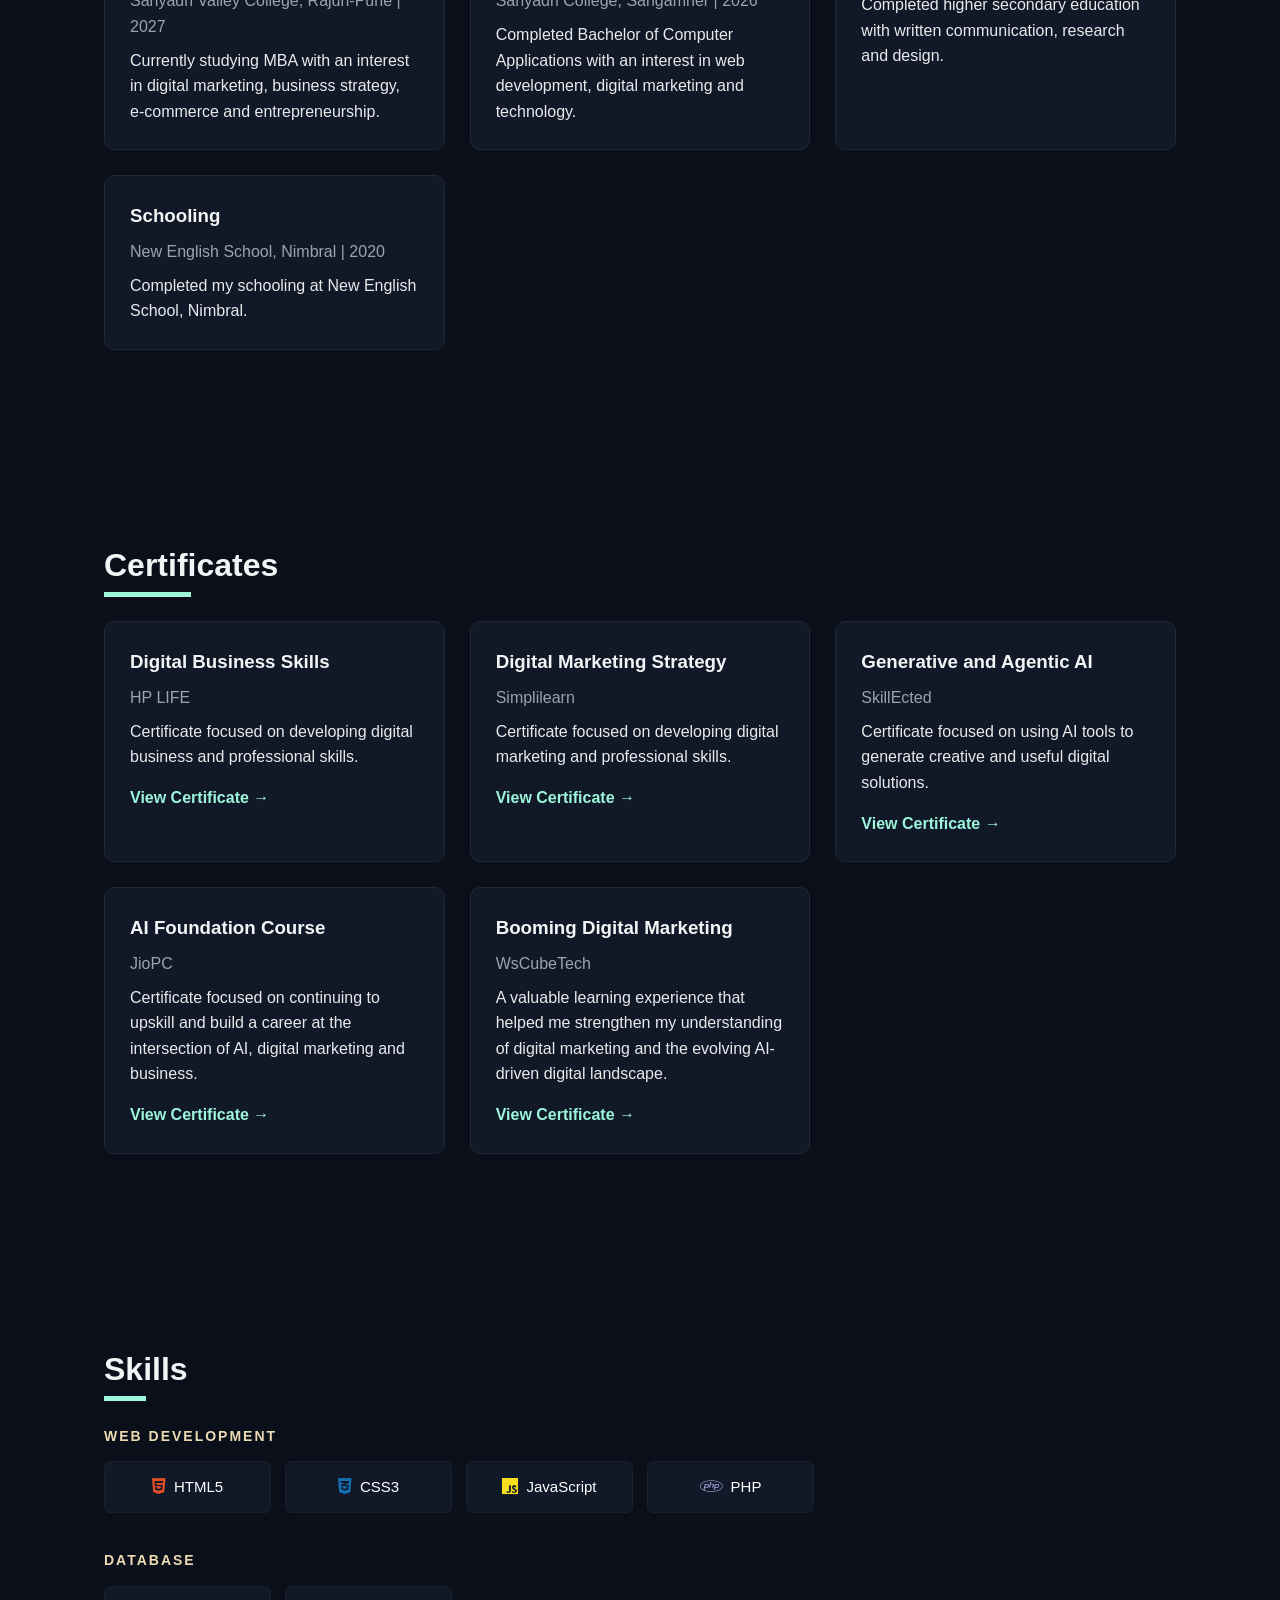
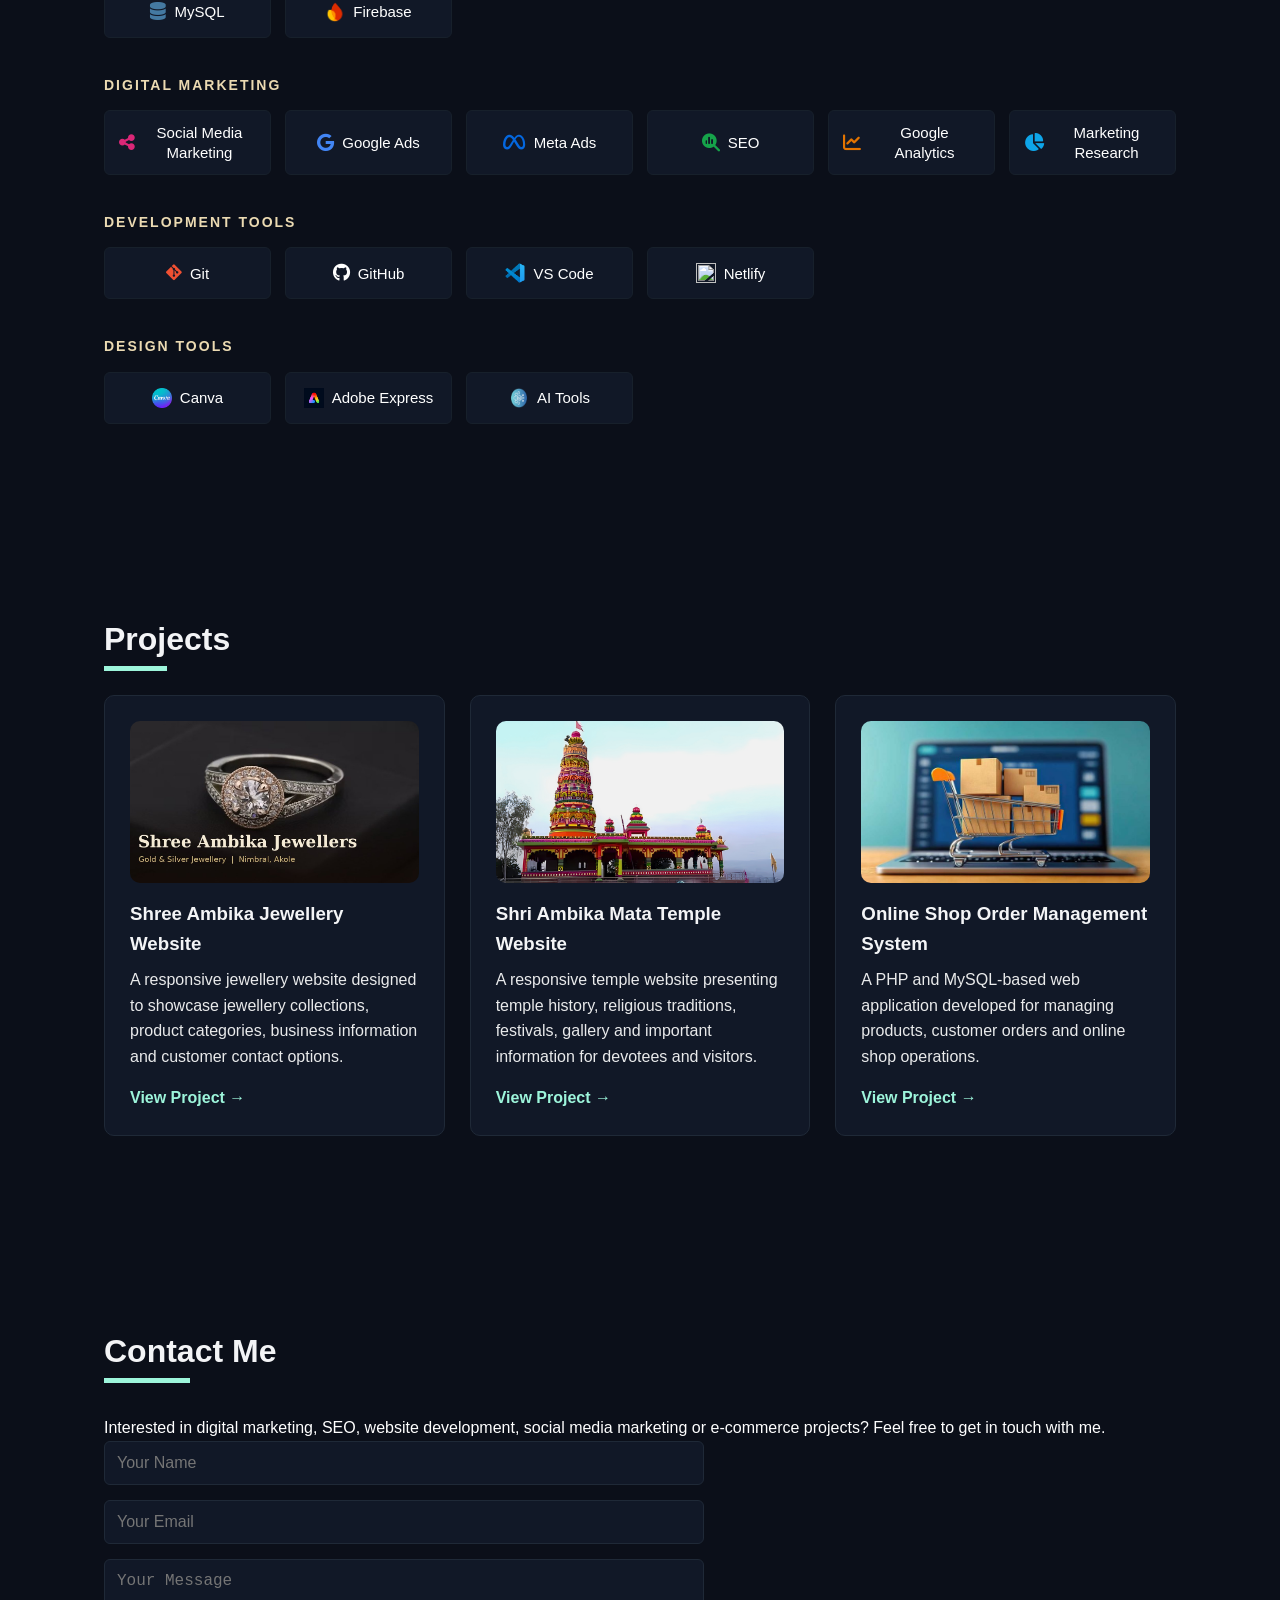
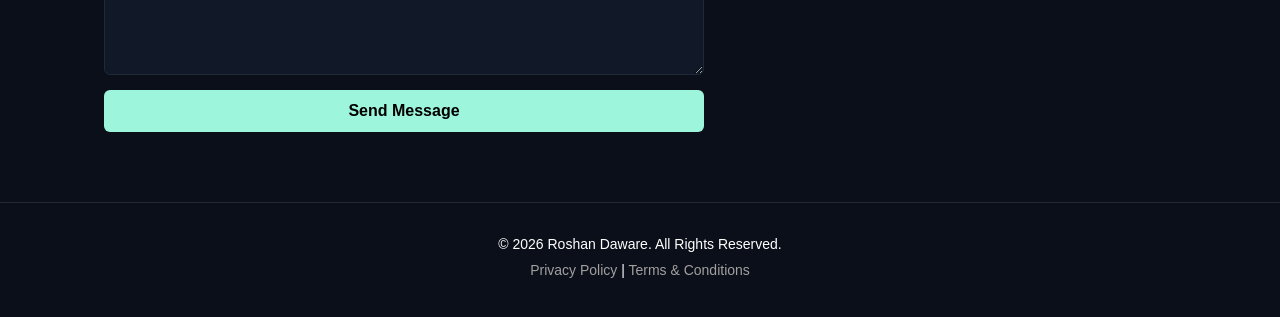
==== commit fe24e5e5: "url change" ====
--- a/index.html
+++ b/index.html
@@ -20,7 +20,7 @@
     <meta name="robots" content="index, follow">
 
     <link rel="canonical"
-        href="https://roshandaware24.github.io/RoshanDaware/">
+        href="https://roshandaware.netlify.app/">
 
     <!-- ================= FAVICON ================= -->
 
@@ -50,13 +50,13 @@
         content="website">
 
     <meta property="og:url"
-        content="https://roshandaware24.github.io/RoshanDaware/">
+        content="https://roshandaware.netlify.app/">
 
     <meta property="og:site_name"
         content="Roshan Daware">
 
     <meta property="og:image"
-        content="https://roshandaware24.github.io/RoshanDaware/images/portfolio.jpg">
+        content="https://roshandaware.netlify.app/images/portfolio.jpg">
 
     <meta property="og:image:alt"
         content="Roshan Daware Portfolio">
@@ -73,7 +73,7 @@
         content="Explore Roshan Daware's portfolio featuring SEO, social media marketing, Google Ads and web development projects.">
 
     <meta name="twitter:image"
-        content="https://roshandaware24.github.io/RoshanDaware/images/portfolio.jpg">
+        content="https://roshandaware.netlify.app/images/portfolio.jpg">
 
     <!-- ================= STRUCTURED DATA ================= -->
 
@@ -82,8 +82,8 @@
       "@context": "https://schema.org",
       "@type": "Person",
       "name": "Roshan Daware",
-      "url": "https://roshandaware24.github.io/RoshanDaware/",
-      "image": "https://roshandaware24.github.io/RoshanDaware/images/profile.jpg",
+      "url": "https://roshandaware.netlify.app/",
+      "image": "https://roshandaware.netlify.app/images/profile.jpg",
       "jobTitle": "Digital Marketing Enthusiast",
       "description": "Roshan Daware is a BCA graduate and digital marketing enthusiast from Maharashtra, India, interested in SEO, social media marketing, Google Ads, web development and e-commerce.",
       "alumniOf": "Sahyadri College, Sangamner",
@@ -598,7 +598,7 @@
 
         <div class="skills-group">
 
-            <h3 class="skills-group-title">Devlopment Tools</h3>
+            <h3 class="skills-group-title">Development Tools</h3>
 
             <div class="skills-container">
                 <span class="skill-tag"><i class="fa-brands fa-git-alt c-git" aria-hidden="true"></i>Git</span>
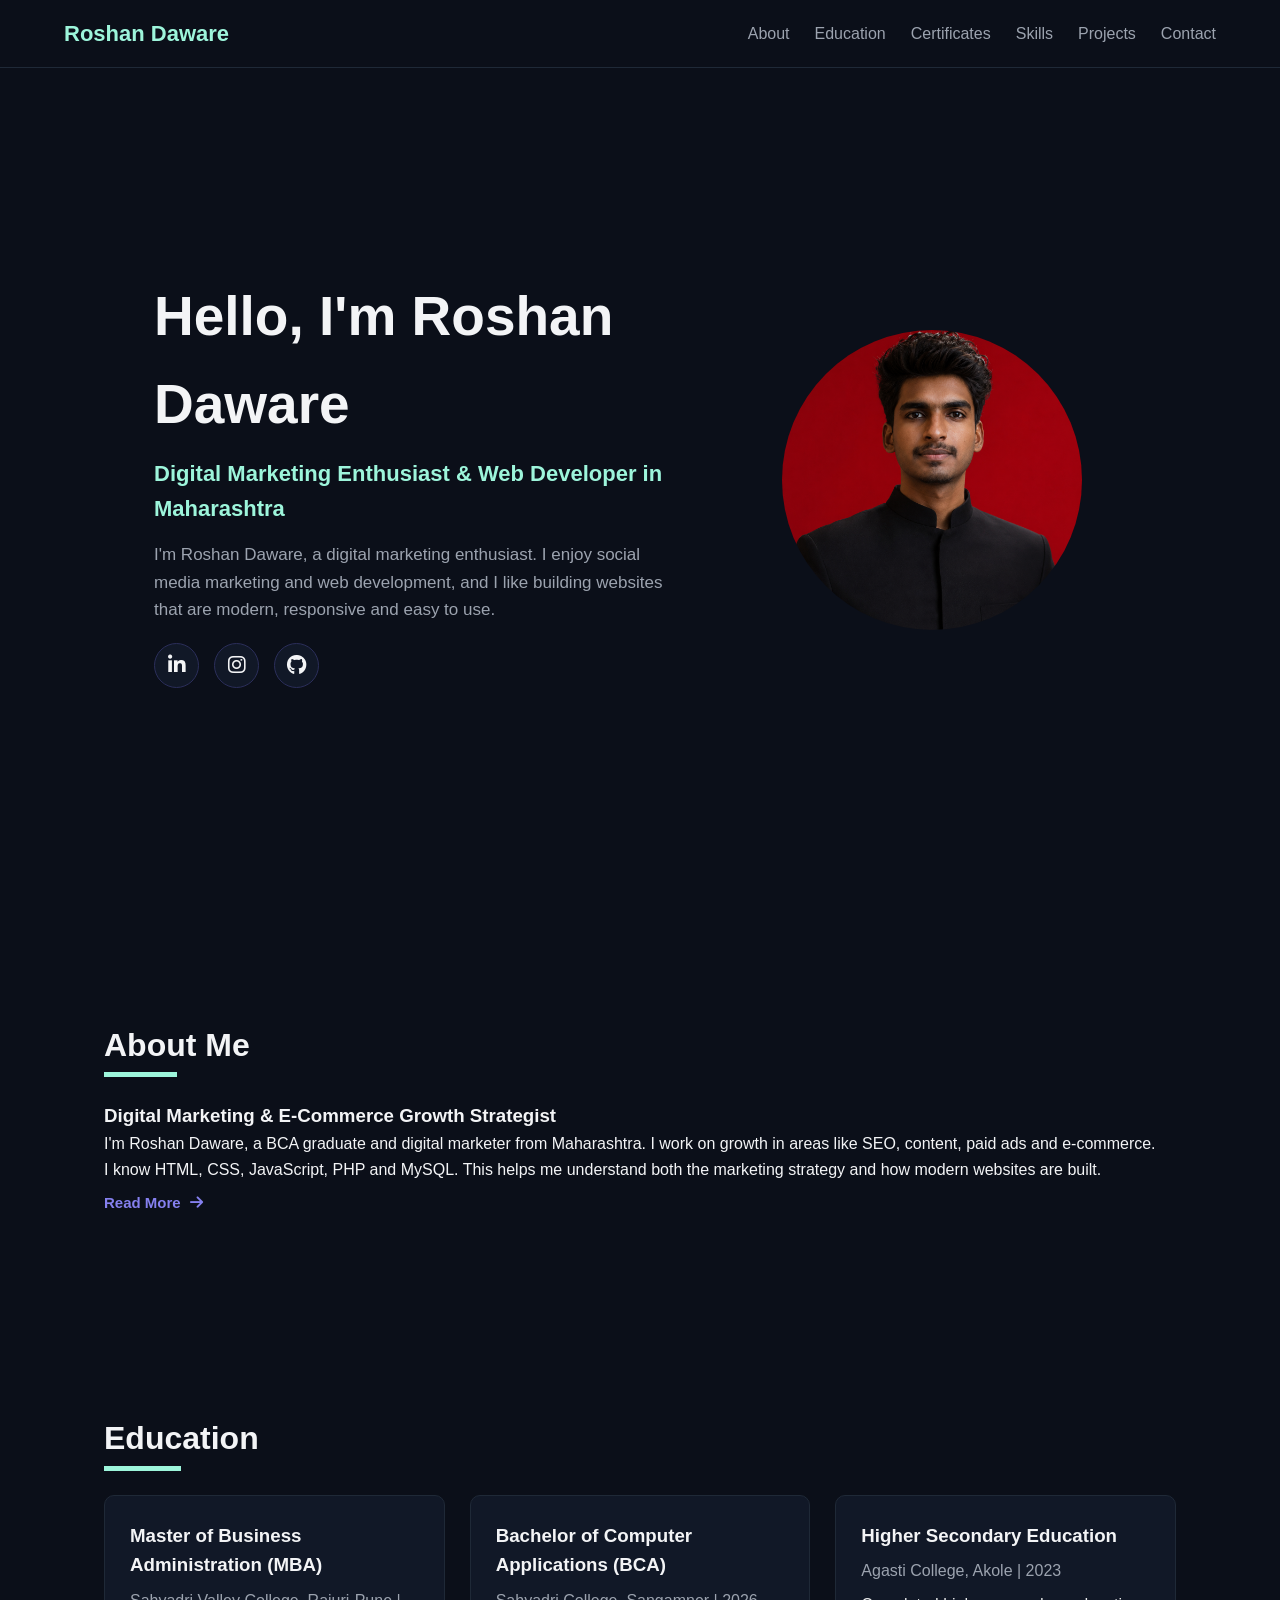
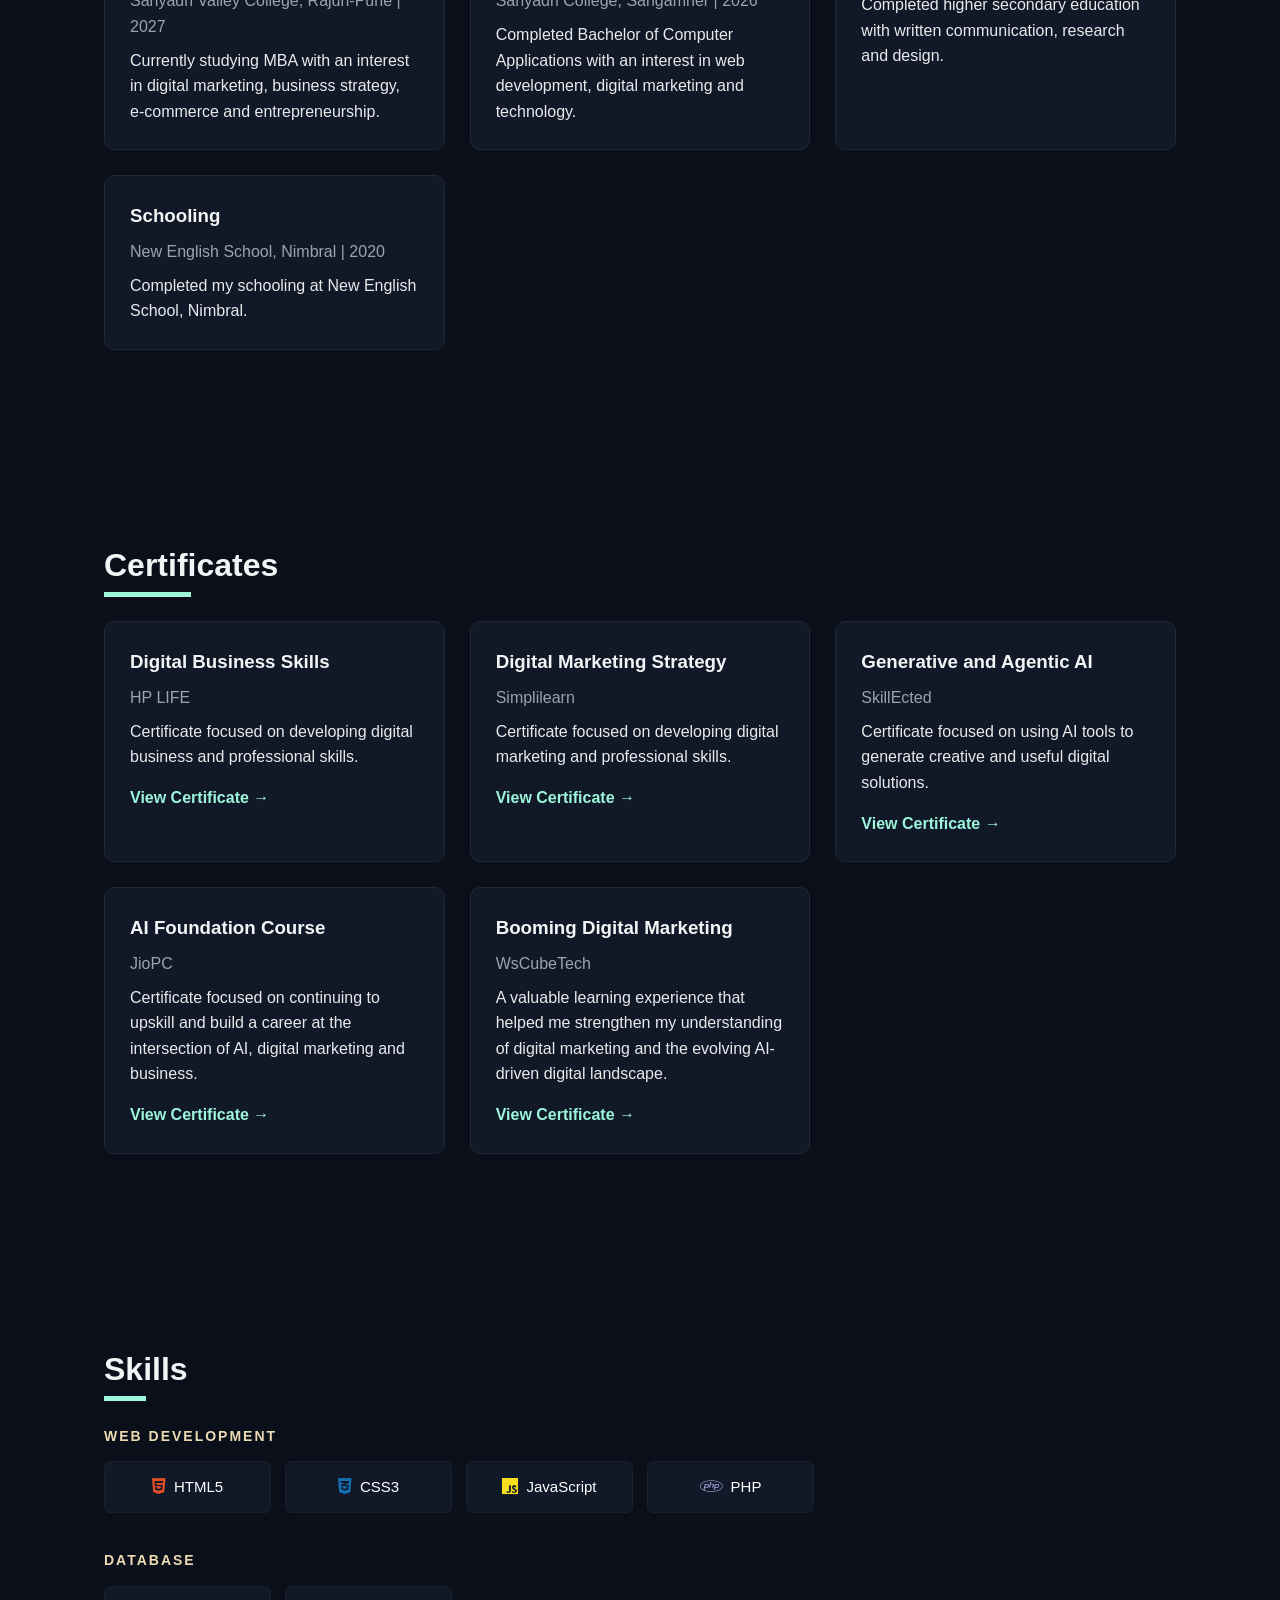
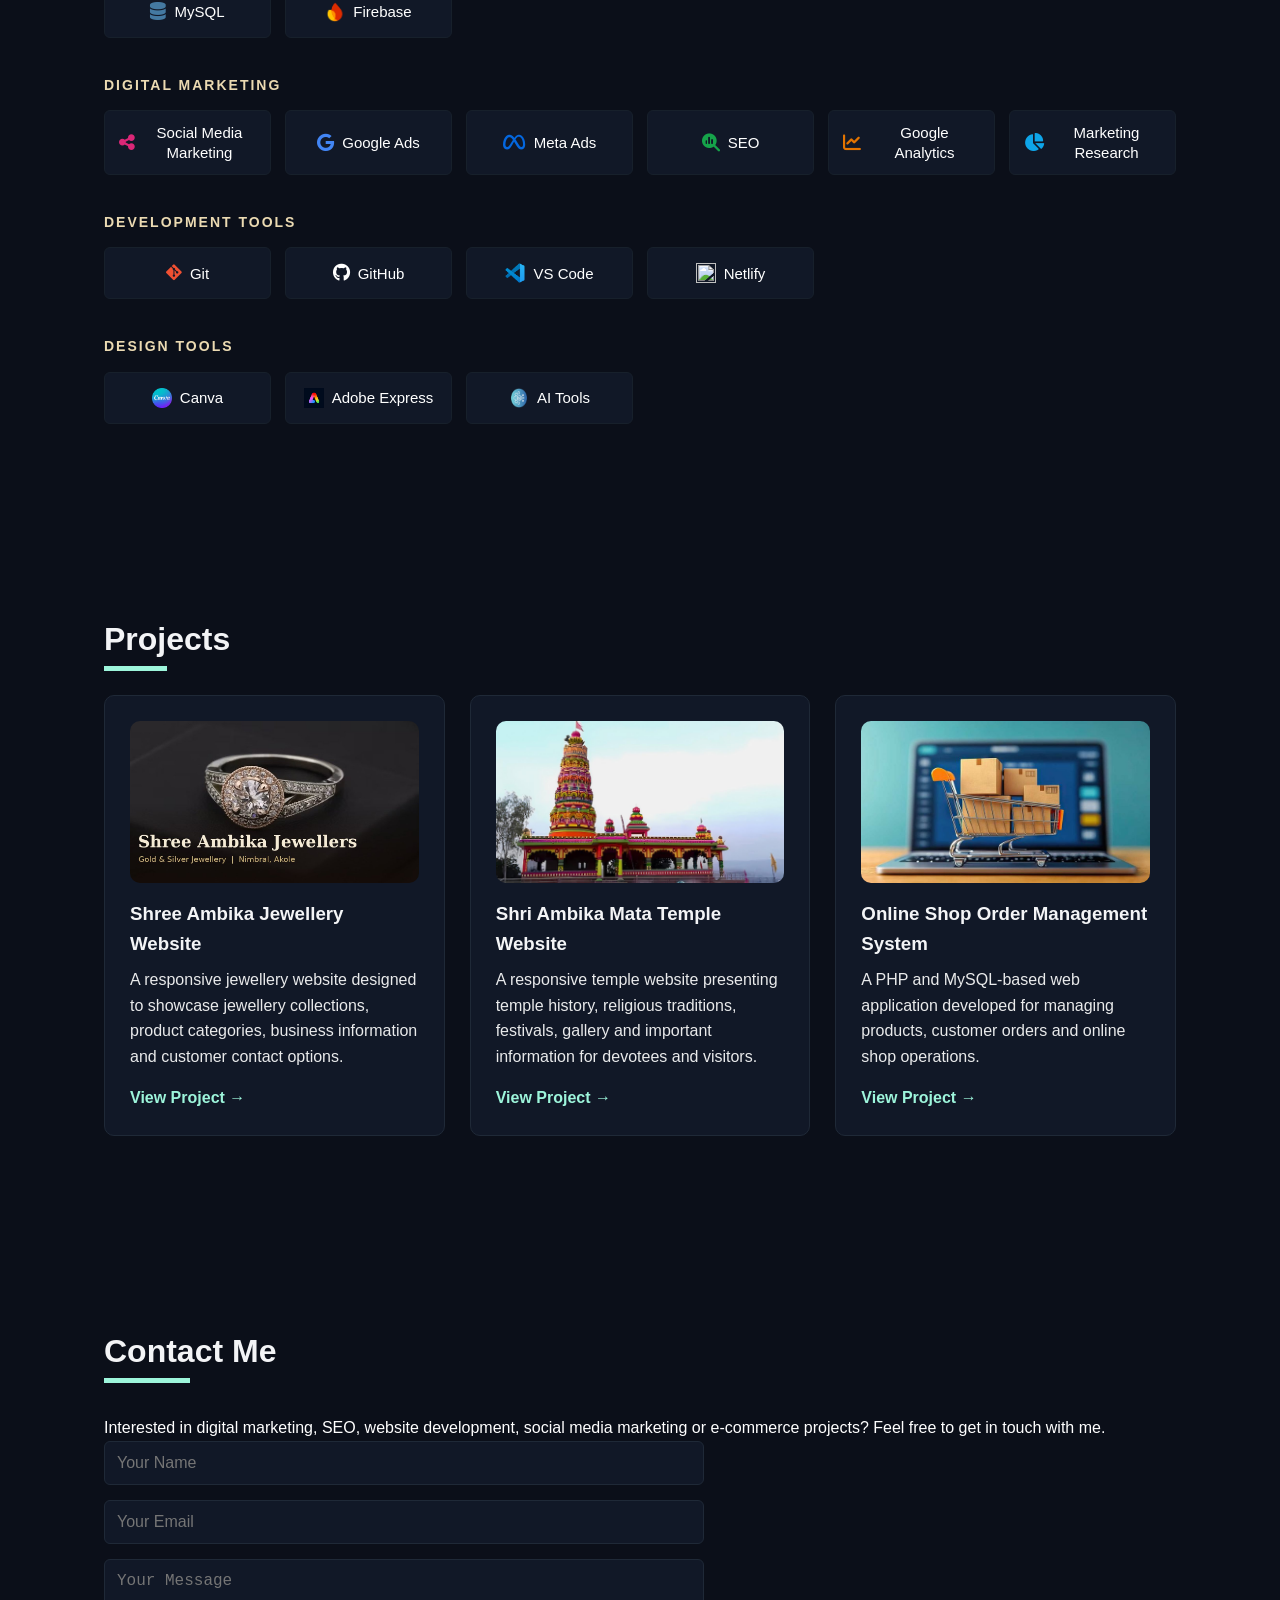
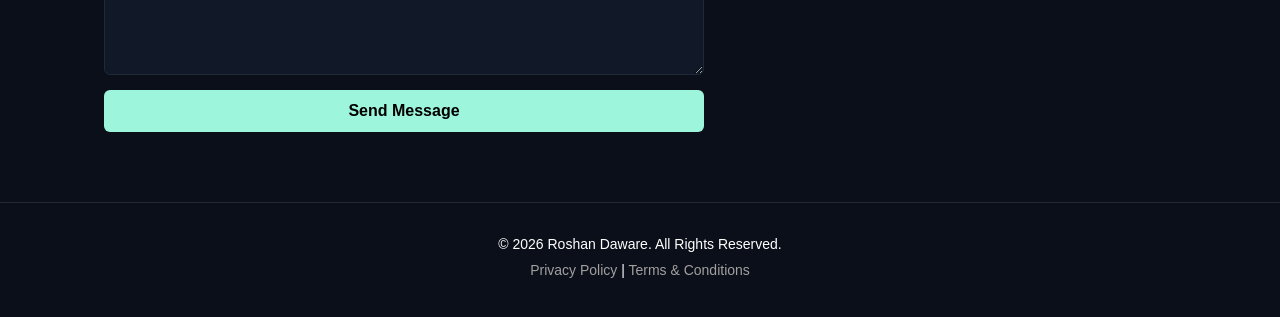
==== commit 6e03f1b5: "initial chanes" ====
--- a/index.html
+++ b/index.html
@@ -8,6 +8,8 @@
 
     <meta name="google-site-verification" content="eSleEAOLOqu8Vt4b4KXHMk86KuUxw0CKr8qjWyYbSrQ">
 
+    <meta name="google-site-verification" content="_hMSFQLedLoEY0mNSBj2SNUQvQ9GdmrDnuHG6iHz6gs">
+
     <!-- ================= SEO ================= -->
 
     <title>Roshan Daware | Digital Marketing & Web Development</title>
@@ -24,7 +26,7 @@
 
     <!-- ================= FAVICON ================= -->
 
-    <link rel="icon" type="image/png" href="favicon.png">
+    <link rel="icon" type="image/png" href="images/favicon.png">
 
     <link rel="apple-touch-icon" href="images/apple-touch-icon.png">
 
@@ -56,7 +58,7 @@
         content="Roshan Daware">
 
     <meta property="og:image"
-        content="https://roshandaware.netlify.app/images/portfolio.jpg">
+        content="https://roshandaware.netlify.app/images/portfolio.png">
 
     <meta property="og:image:alt"
         content="Roshan Daware Portfolio">
@@ -73,7 +75,7 @@
         content="Explore Roshan Daware's portfolio featuring SEO, social media marketing, Google Ads and web development projects.">
 
     <meta name="twitter:image"
-        content="https://roshandaware.netlify.app/images/portfolio.jpg">
+        content="https://roshandaware.netlify.app/images/portfolio.png">
 
     <!-- ================= STRUCTURED DATA ================= -->
 
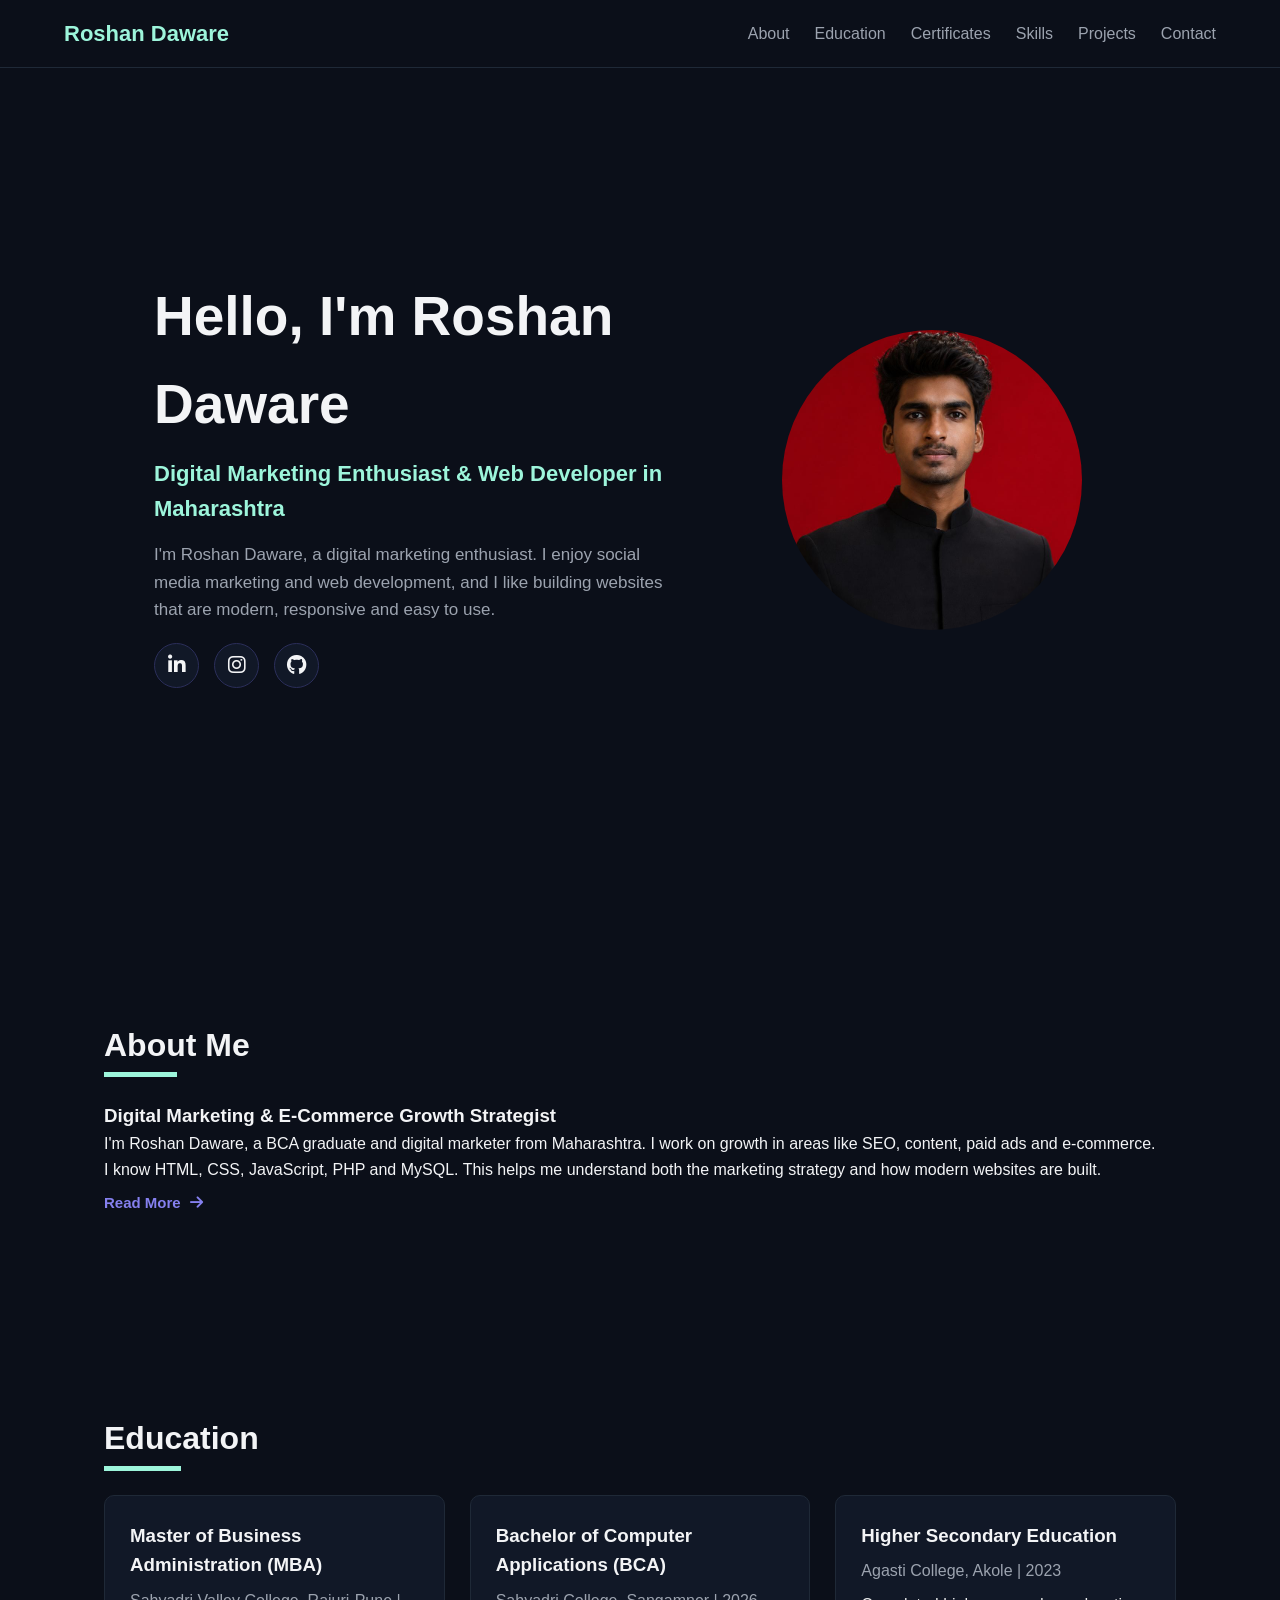
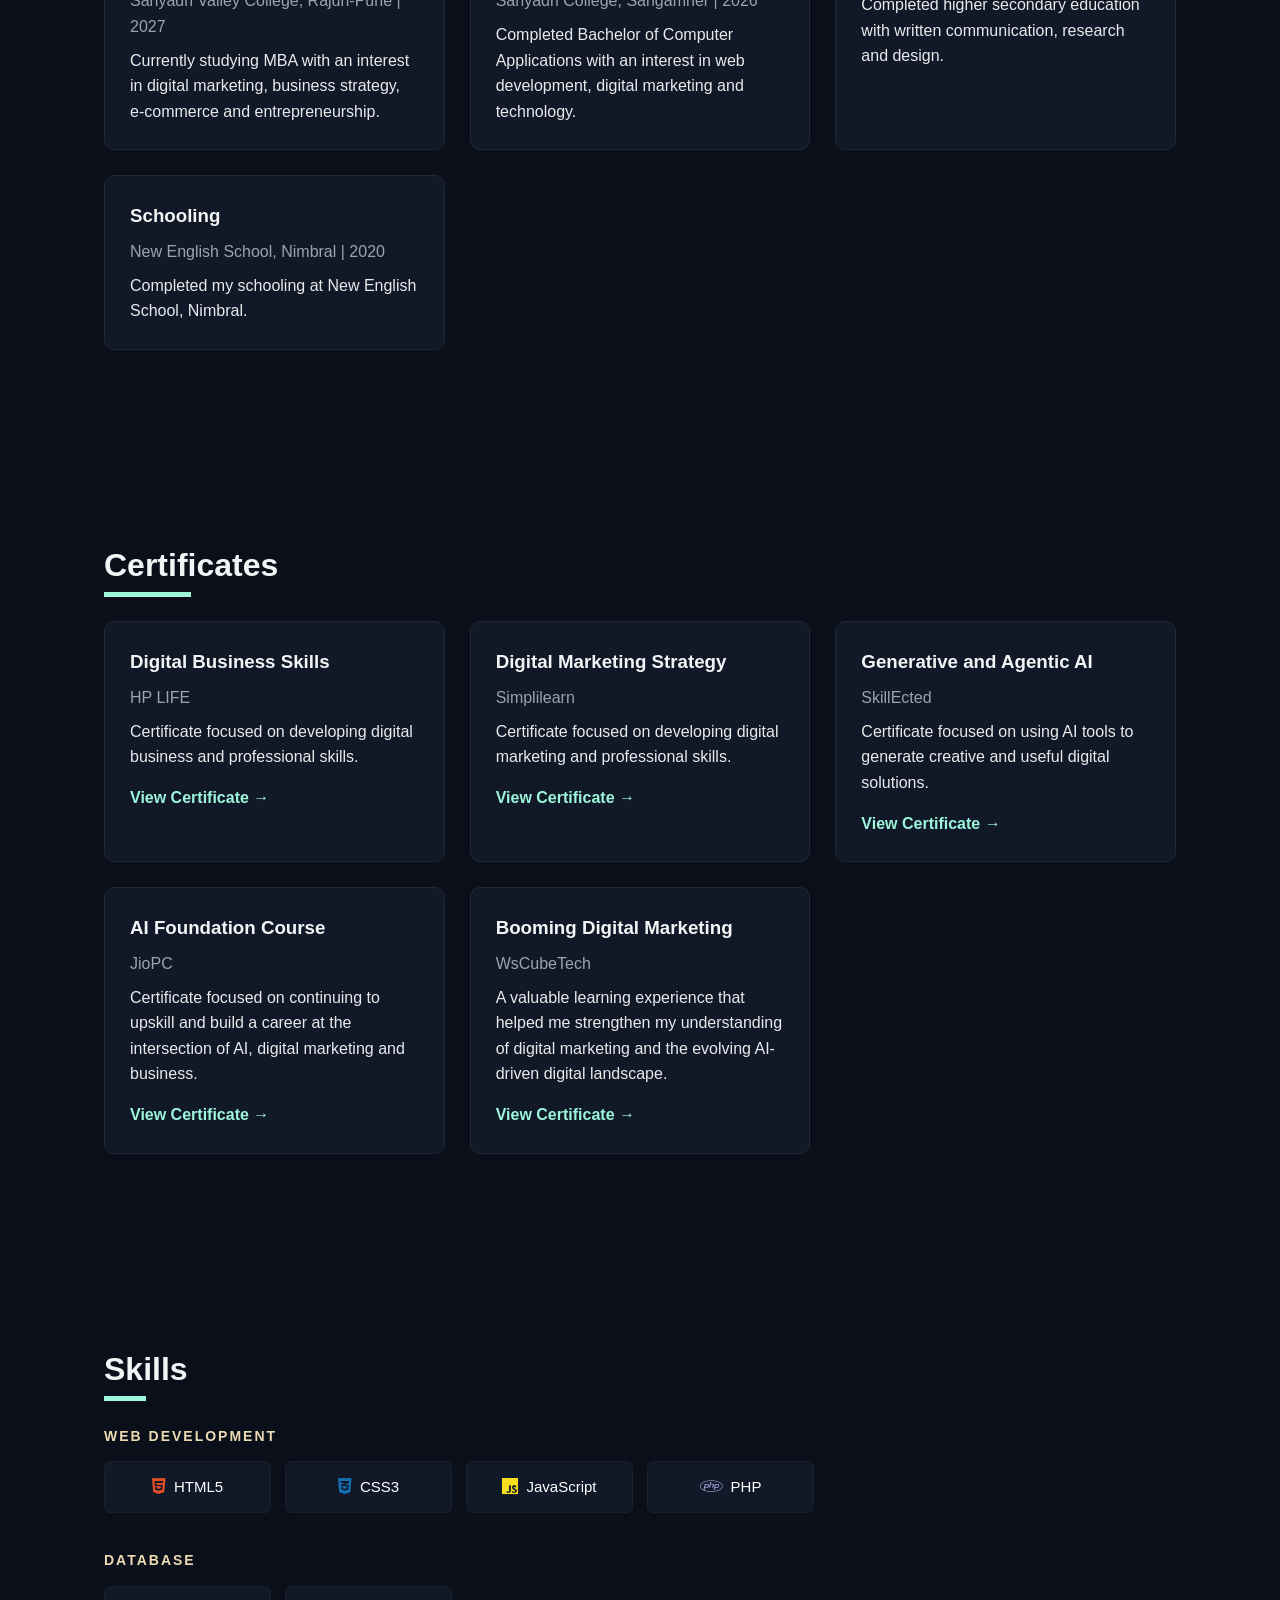
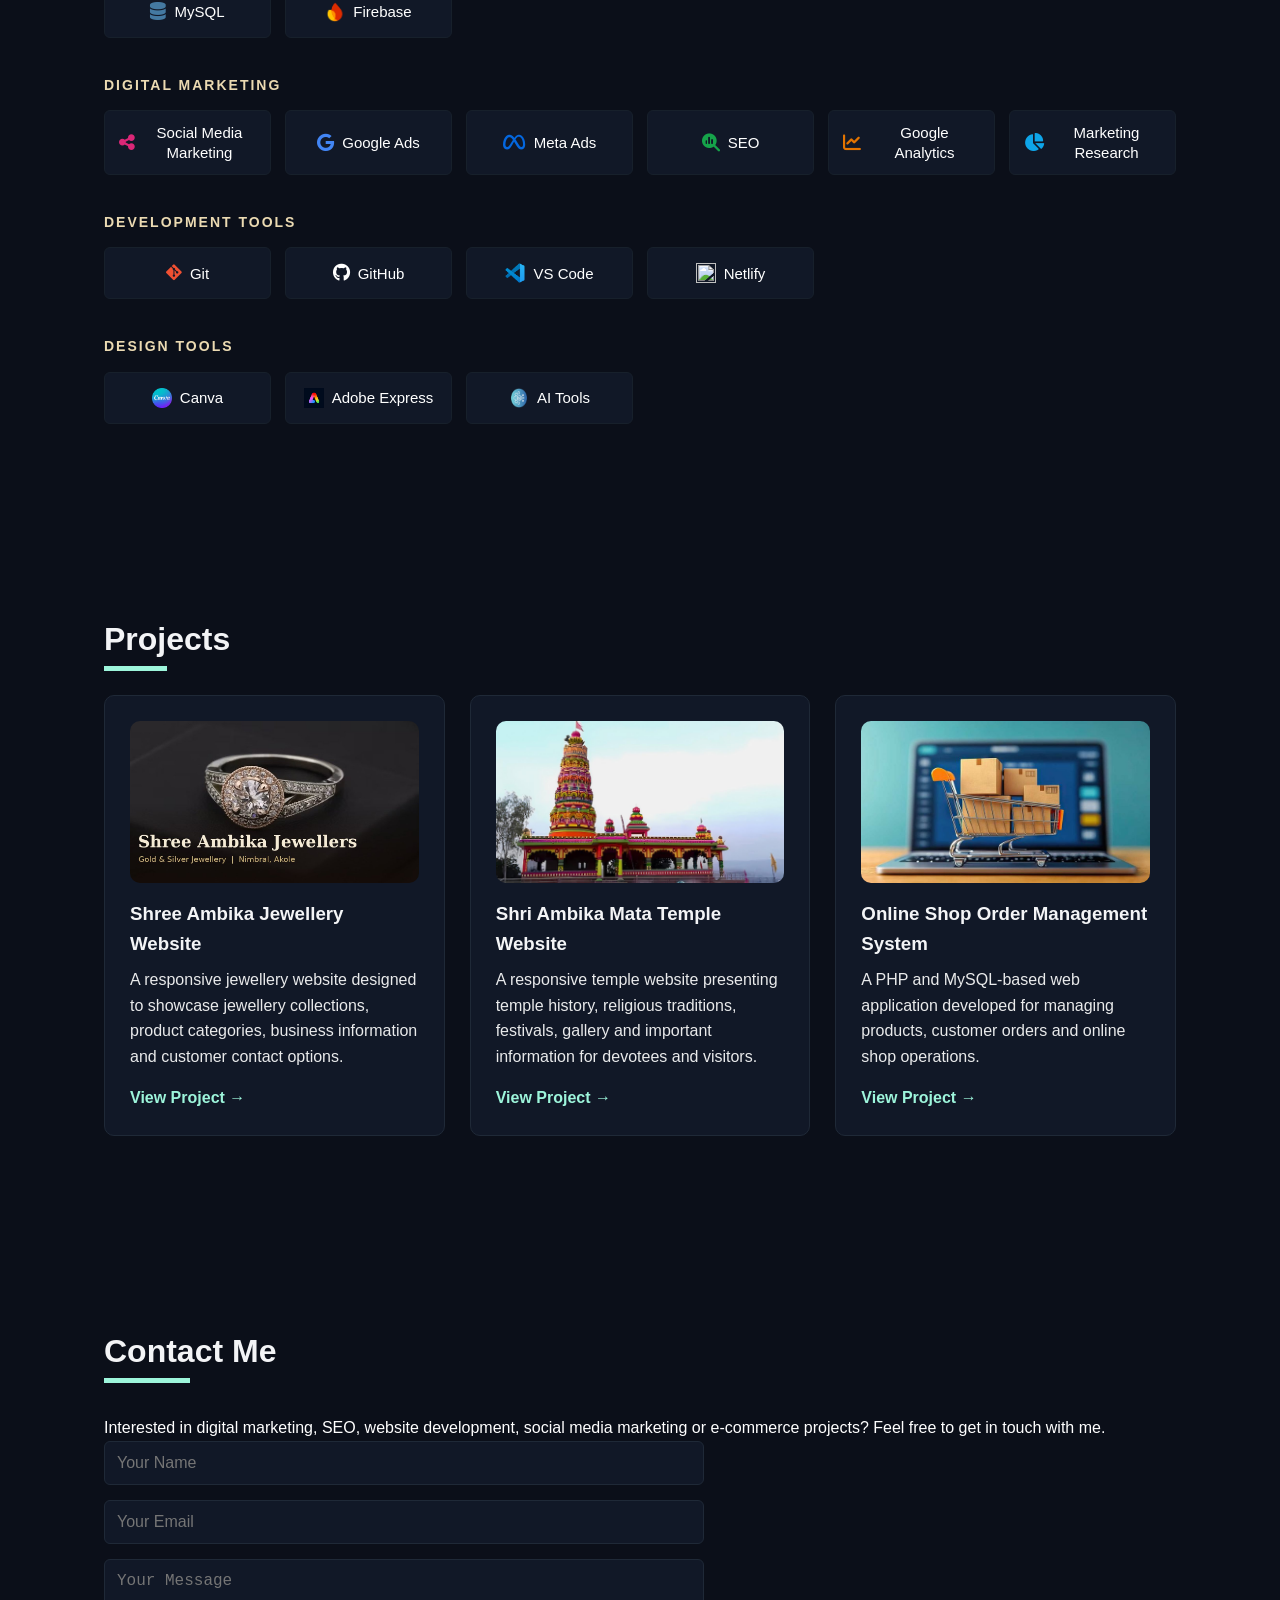
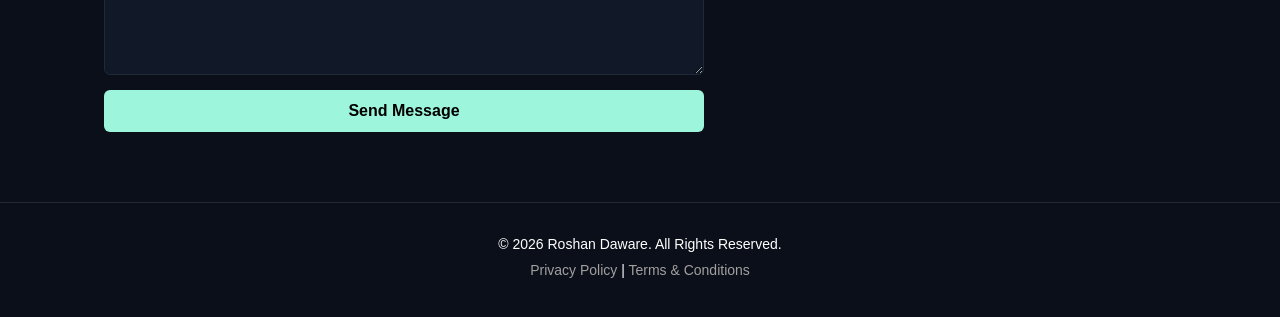
==== commit e18a5108: "Change favicon icon" ====
--- a/index.html
+++ b/index.html
@@ -34,7 +34,7 @@
 
     <link rel="preconnect" href="https://cdnjs.cloudflare.com" crossorigin>
 
-    <link rel="preload" as="image" href="images/profile.jpg" fetchpriority="high">
+    <link rel="preload" as="image" href="images/profile.png" fetchpriority="high">
 
     <!-- ================= THEME ================= -->
 
@@ -85,7 +85,7 @@
       "@type": "Person",
       "name": "Roshan Daware",
       "url": "https://roshandaware.netlify.app/",
-      "image": "https://roshandaware.netlify.app/images/profile.jpg",
+      "image": "https://roshandaware.netlify.app/images/profile.png",
       "jobTitle": "Digital Marketing Enthusiast",
       "description": "Roshan Daware is a BCA graduate and digital marketing enthusiast from Maharashtra, India, interested in SEO, social media marketing, Google Ads, web development and e-commerce.",
       "alumniOf": "Sahyadri College, Sangamner",
@@ -216,7 +216,7 @@
     <!-- RIGHT SIDE -->
     <div class="hero-image">
 
-        <img src="images/profile.jpg"
+        <img src="images/profile.png"
              alt="Roshan Daware - Digital Marketing Enthusiast and Web Developer"
              fetchpriority="high">
 
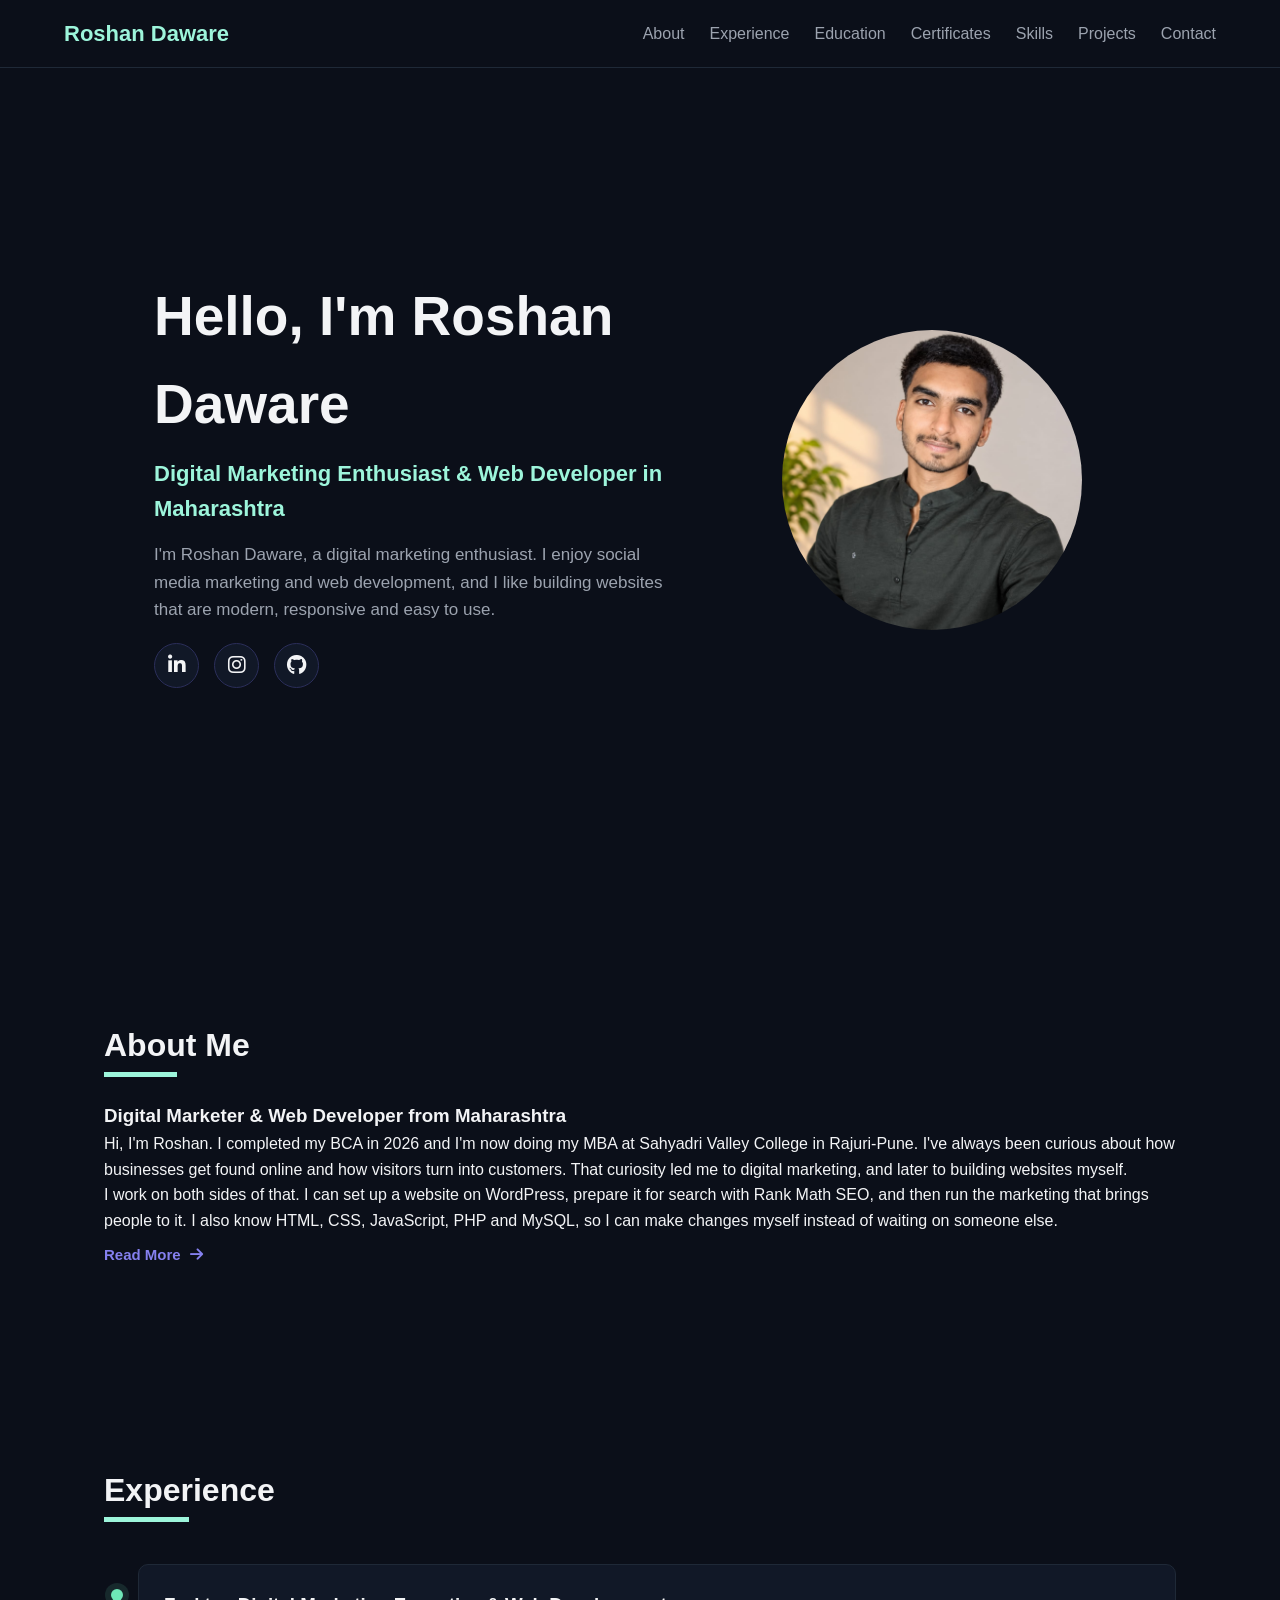
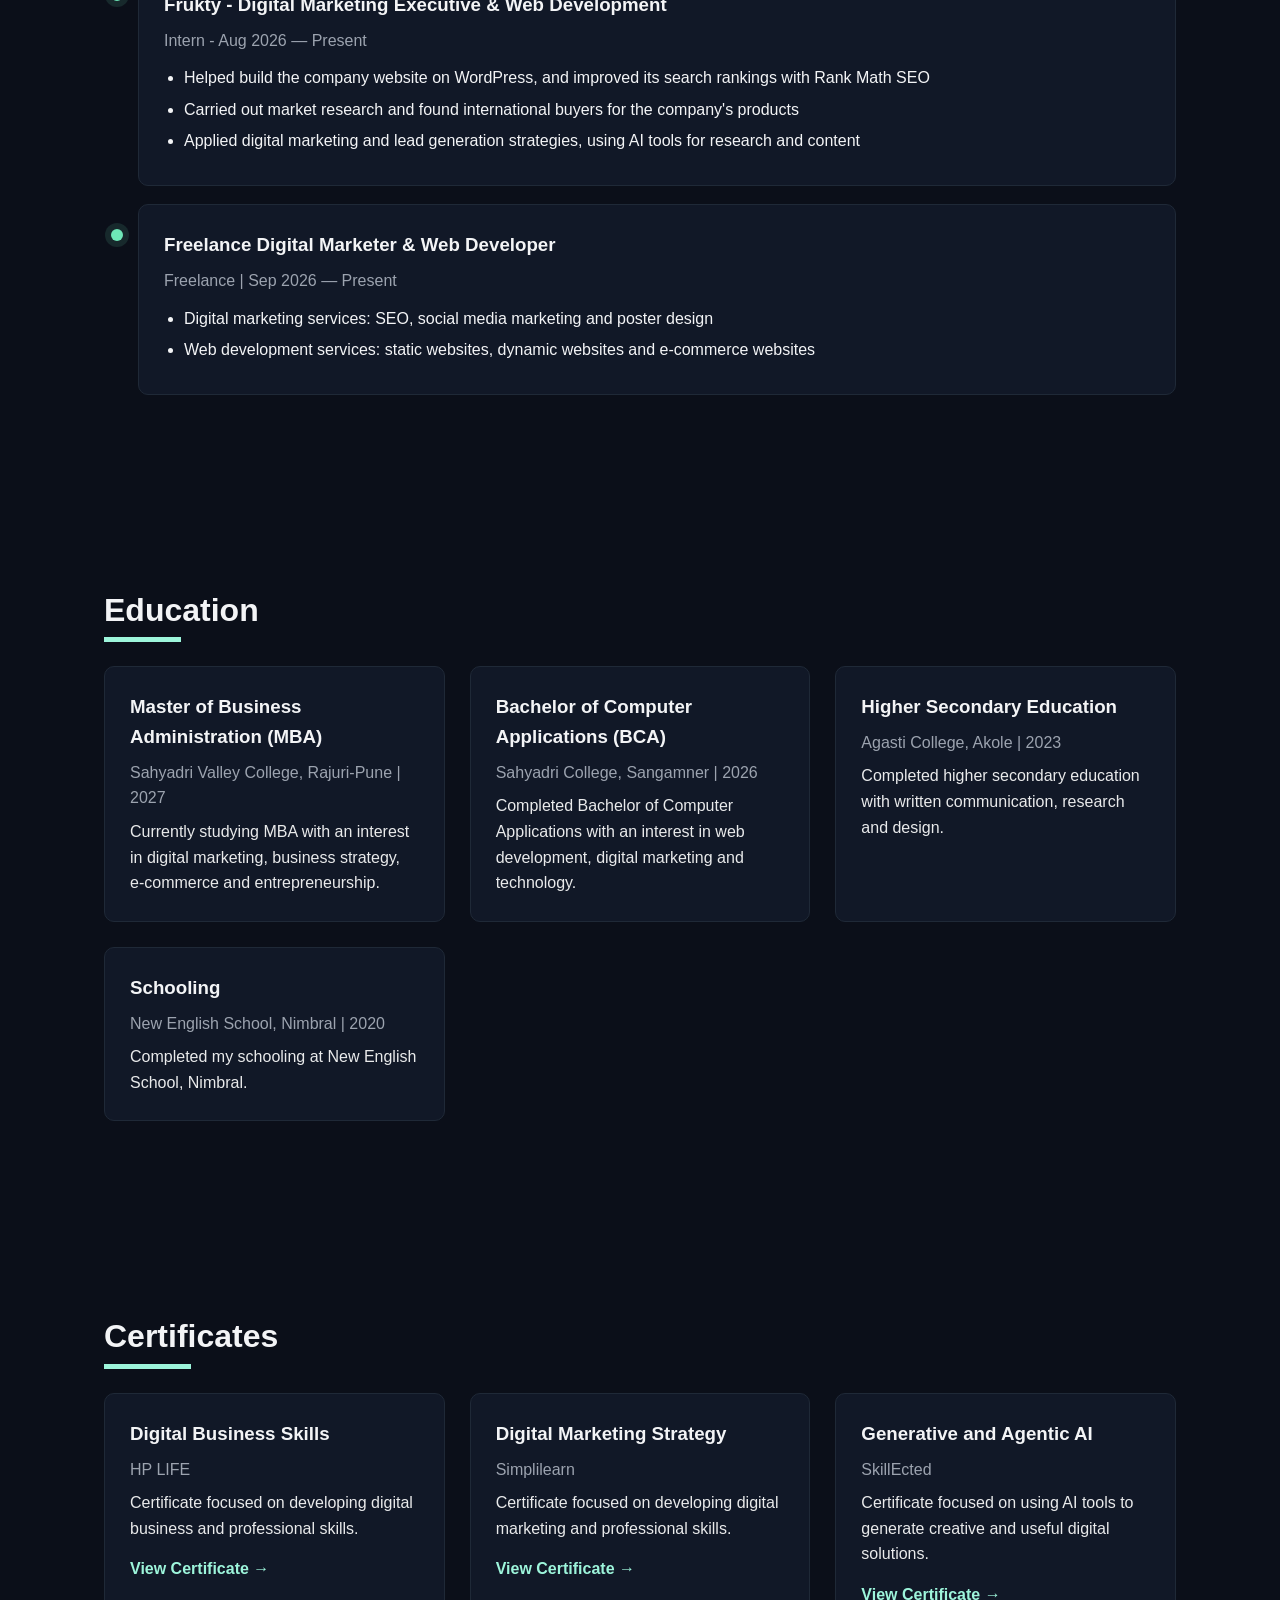
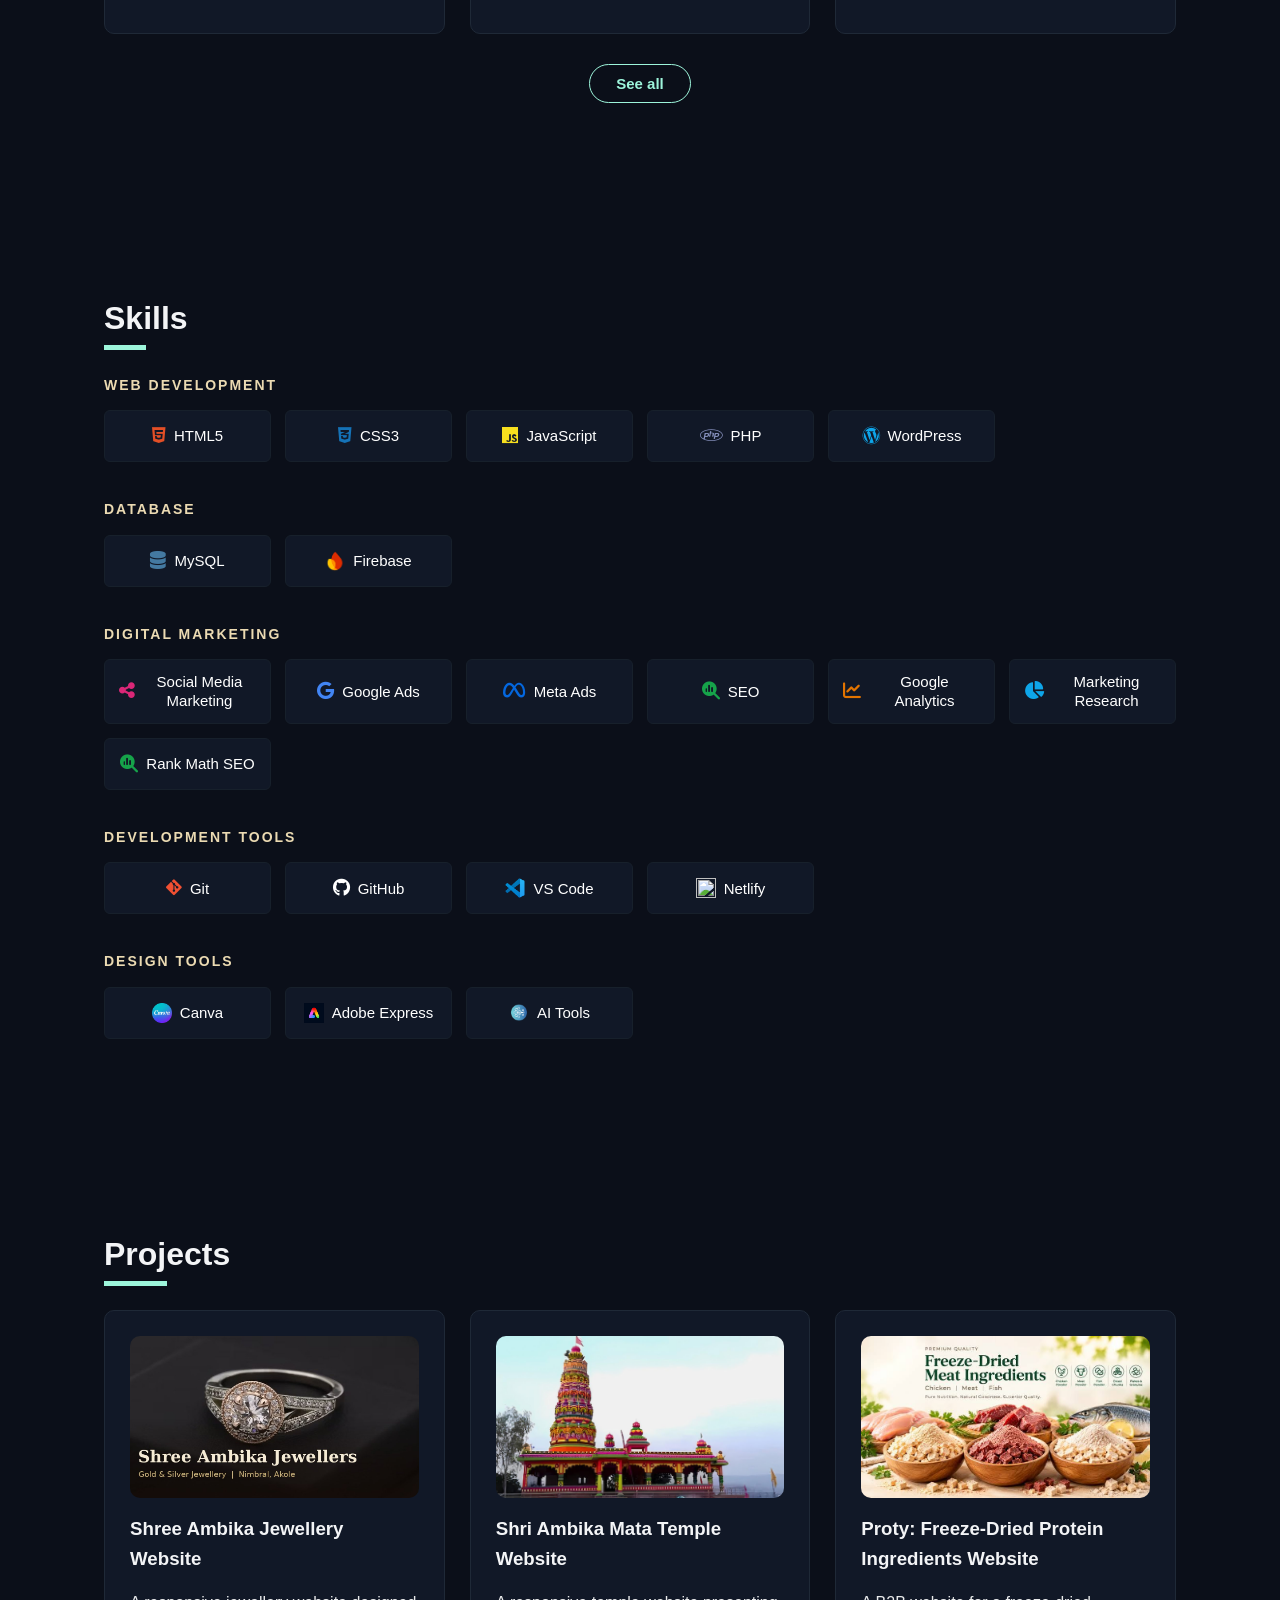
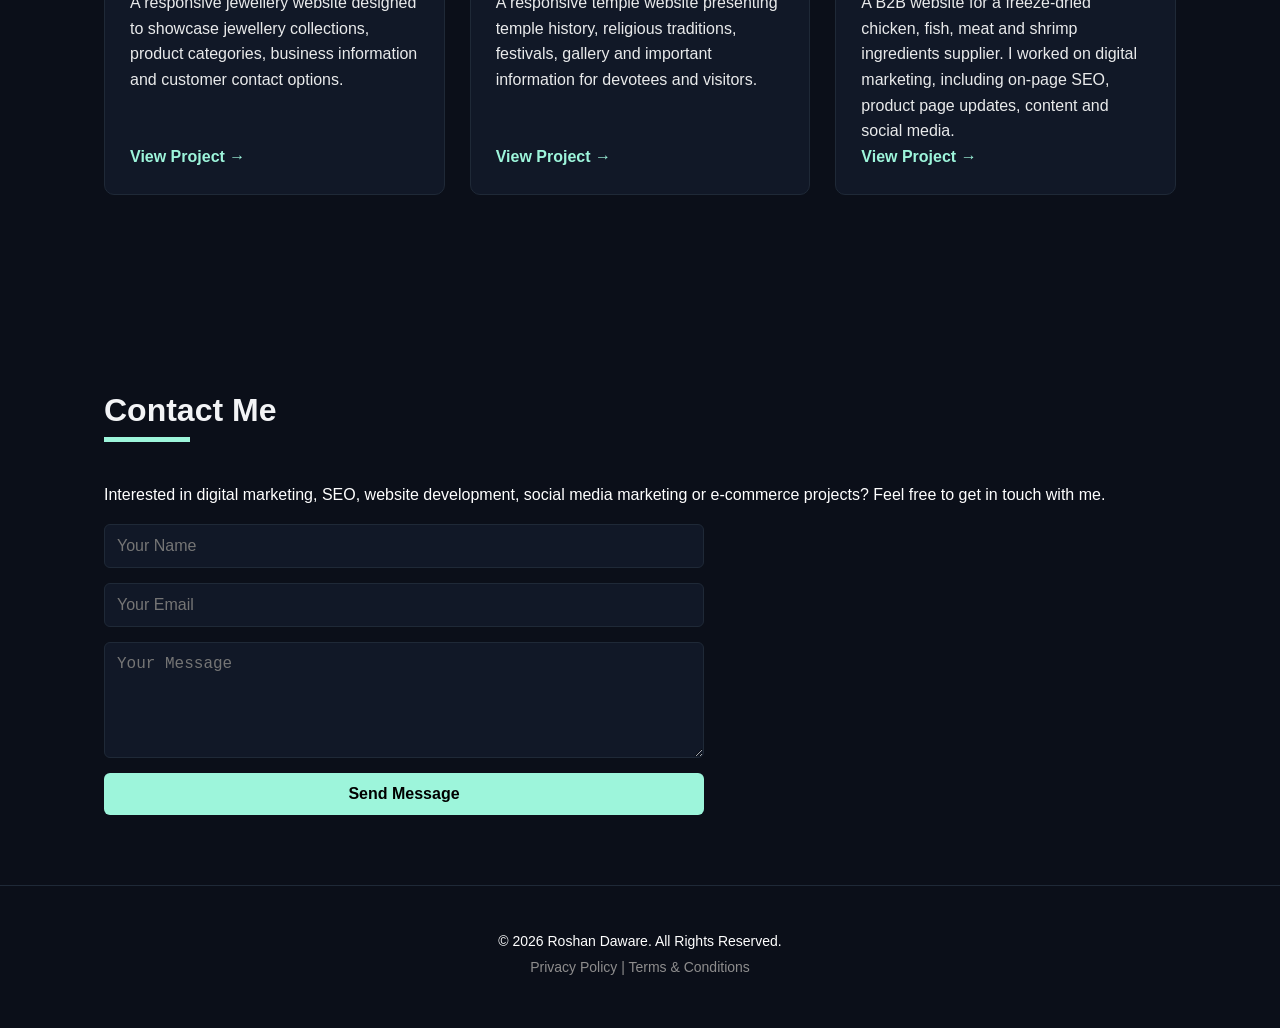
==== commit 94b3b667: "new updation" ====
--- a/index.html
+++ b/index.html
@@ -12,7 +12,7 @@
 
     <!-- ================= SEO ================= -->
 
-    <title>Roshan Daware | Digital Marketing & Web Development</title>
+    <title>Roshan Daware - Portfolio</title>
 
     <meta name="description"
         content="Roshan Daware, a digital marketing enthusiast and web developer from Maharashtra, India, shares his SEO, social media, Google Ads and web development projects.">
@@ -80,23 +80,31 @@
     <!-- ================= STRUCTURED DATA ================= -->
 
     <script type="application/ld+json">
+{
+    "@context": "https://schema.org",
+    "@graph": [
     {
-      "@context": "https://schema.org",
       "@type": "Person",
+      "@id": "https://roshandaware.netlify.app/#person",
       "name": "Roshan Daware",
+      "jobTitle": "Digital Marketer and Web Developer",
+      "description": "Roshan Daware is a digital marketer and web developer from Maharashtra, India. He builds WordPress websites, works on SEO with Rank Math, and does digital marketing and lead generation.",
       "url": "https://roshandaware.netlify.app/",
       "image": "https://roshandaware.netlify.app/images/profile.png",
-      "jobTitle": "Digital Marketing Enthusiast",
-      "description": "Roshan Daware is a BCA graduate and digital marketing enthusiast from Maharashtra, India, interested in SEO, social media marketing, Google Ads, web development and e-commerce.",
-      "alumniOf": "Sahyadri College, Sangamner",
-      "sameAs": [
-        "https://github.com/roshandaware24",
-        "https://www.linkedin.com/in/roshan-daware-102926284/",
-        "https://www.instagram.com/daware_roshan07"
-      ],
+      "worksFor": {
+        "@type": "Organization",
+        "name": "Frukty"
+      },
+      "alumniOf": {
+        "@type": "CollegeOrUniversity",
+        "name": "Sahyadri College, Sangamner"
+      },
       "knowsAbout": [
         "Digital Marketing",
         "Search Engine Optimization",
+        "WordPress",
+        "Rank Math SEO",
+        "Lead Generation",
         "Social Media Marketing",
         "Google Ads",
         "Meta Ads",
@@ -105,11 +113,25 @@
         "CSS",
         "JavaScript",
         "PHP",
-        "MySQL",
-        "E-commerce"
+        "MySQL"
+      ],
+      "sameAs": [
+        "https://github.com/roshandaware24",
+        "https://www.linkedin.com/in/roshan-daware-102926284/",
+        "https://www.instagram.com/daware_roshan07"
+        "https://www.instagram.com/roshandaware.digital?jplx=cnpjcGRkcnNqdjlh"
       ]
+    },
+    {
+      "@type": "WebSite",
+      "@id": "https://roshandaware.netlify.app/#website",
+      "url": "https://roshandaware.netlify.app/",
+      "name": "Roshan Daware",
+      "publisher": { "@id": "https://roshandaware.netlify.app/#person" }
     }
-    </script>
+  ]
+}
+</script>
 
     <!-- Font Awesome -->
     <link
@@ -144,6 +166,7 @@
     <ul class="nav-links">
 
         <li><a href="#about">About</a></li>
+        <li><a href="#experience">Experience</a></li>
         <li><a href="#education">Education</a></li>
         <li><a href="#certificates">Certificates</a></li>
         <li><a href="#skills">Skills</a></li>
@@ -189,7 +212,7 @@
 
             </a>
 
-            <a href="https://www.instagram.com/daware_roshan07"
+            <a href="https://www.instagram.com/roshandaware.digital?jplx=cnpjcGRkcnNqdjlh"
                target="_blank"
                rel="noopener noreferrer"
                class="social-btn"
@@ -234,87 +257,137 @@
 
     <div class="about-content">
 
-        <h3 class="about-subtitle">
-            Digital Marketing & E-Commerce Growth Strategist
-        </h3>
-
-        <p>
-            I'm Roshan Daware, a BCA graduate and digital marketer
-            from Maharashtra. I work on growth in areas like SEO,
-            content, paid ads and e-commerce.
-        </p>
-
-        <p>
-            I know HTML, CSS, JavaScript, PHP and MySQL. This helps
-            me understand both the marketing strategy and how
-            modern websites are built.
-        </p>
-
-        <div class="about-more" id="aboutMore">
-
-            <div class="about-more-inner">
-
-                <p>
-                    I work across SEO optimization, social media strategy,
-                    Google Ads, Meta Ads, content marketing, and e-commerce,
-                    with a focus on turning data into decisions and
-                    campaigns into measurable business growth.
-                </p>
-
-                <h3>
-                    What I Do
-                </h3>
-
-                <div class="about-skills">
-
-                    <span>SEO & Website Optimization</span>
-                    <span>Social Media Marketing</span>
-                    <span>Google Ads & Meta Ads</span>
-                    <span>Content Strategy</span>
-                    <span>Website Development</span>
-                    <span>E-commerce</span>
-
-                </div>
-
-                <h3>
-                    My Approach
-                </h3>
-
-                <p>
-                    I approach every project with hands-on execution,
-                    continuous testing, and a focus on measurable results —
-                    whether that's improving organic visibility,
-                    optimizing advertising campaigns, or improving
-                    website conversion experiences.
-                </p>
-
-                <h3>
-                    My Vision
-                </h3>
-
-                <p>
-                    My vision is to build a full-spectrum digital marketing
-                    and e-commerce consultancy that helps businesses
-                    across India grow through strategic marketing,
-                    technology, and sustainable digital systems.
-                    I'm building this through real-world projects,
-                    SEO research, campaign experimentation, and
-                    practical business experience.
-                </p>
+    <h3 class="about-subtitle">
+        Digital Marketer & Web Developer from Maharashtra
+    </h3>
+
+    <p>
+        Hi, I'm Roshan. I completed my BCA in 2026 and I'm now doing my MBA
+        at Sahyadri Valley College in Rajuri-Pune. I've always been curious
+        about how businesses get found online and how visitors turn into
+        customers. That curiosity led me to digital marketing, and later to
+        building websites myself.
+    </p>
+
+    <p>
+        I work on both sides of that. I can set up a website on WordPress,
+        prepare it for search with Rank Math SEO, and then run the marketing
+        that brings people to it. I also know HTML, CSS, JavaScript, PHP and
+        MySQL, so I can make changes myself instead of waiting on someone else.
+    </p>
+
+    <div class="about-more" id="aboutMore">
+
+        <div class="about-more-inner">
+
+            <p>
+                At Frukty, I built and optimised the company website, did market
+                research, and looked for international buyers for their products.
+                That work taught me how lead generation really happens, and I
+                started using AI tools to speed up research and content work.
+            </p>
+
+            <h3>
+                What I Do
+            </h3>
+
+            <div class="about-skills">
+
+                <span>WordPress Websites</span>
+                <span>SEO with Rank Math</span>
+                <span>Lead Generation</span>
+                <span>Social Media Marketing</span>
+                <span>Google Ads & Meta Ads</span>
+                <span>Market Research</span>
+                <span>Web Development</span>
 
             </div>
 
-        </div>
-
-        <button class="about-toggle"
-                id="aboutToggle"
-                aria-expanded="false"
-                aria-controls="aboutMore">
-
-            <span>Read More</span>
-            <i class="fas fa-arrow-right" aria-hidden="true"></i>
-
-        </button>
+            <h3>
+                My Approach
+            </h3>
+
+            <p>
+                I learn by doing. I try something small, look at what the numbers
+                say, and change what isn't working. Most of what I know came from
+                running campaigns and fixing websites, not only from courses.
+                I'd rather explain a result honestly than promise one.
+            </p>
+
+            <h3>
+                Where I'm Headed
+            </h3>
+
+            <p>
+                I'm starting to take on freelance work for small businesses that
+                want a clear website and simple, measurable marketing. I'm also
+                open to digital marketing and web roles where I can keep learning
+                and building real things.
+            </p>
+
+        </div>
+
+    </div>
+
+    <button class="about-toggle"
+            id="aboutToggle"
+            aria-expanded="false"
+            aria-controls="aboutMore">
+
+        <span>Read More</span>
+        <i class="fas fa-arrow-right" aria-hidden="true"></i>
+
+    </button>
+
+</div>
+
+</section>
+
+
+<!-- ================= EXPERIENCE ================= -->
+
+<section id="experience" class="section experience-section">
+
+    <h2 class="section-title">
+        Experience
+    </h2>
+
+    <div class="grid-2">
+
+        <div class="card">
+
+            <h3>
+                 Frukty - Digital Marketing Executive & Web Development
+            </h3>
+
+            <p class="muted-text">
+                Intern - Aug 2026 — Present
+            </p>
+
+            <ul class="experience-list">
+               <li>Helped build the company website on WordPress, and improved its search rankings with Rank Math SEO</li>
+               <li>Carried out market research and found international buyers for the company's products</li>
+               <li>Applied digital marketing and lead generation strategies, using AI tools for research and content</li>
+            </ul>
+
+        </div>
+
+        <div class="card">
+
+         <h3>
+             Freelance Digital Marketer & Web Developer
+         </h3>
+
+         <p class="muted-text">
+             Freelance | Sep 2026 — Present
+          </p>
+
+    <ul class="experience-list">
+        <li>Digital marketing services: SEO, social media marketing and poster design</li>
+        <li>Web development services: static websites, dynamic websites and e-commerce websites</li>
+    </ul>
+
+     </div>
 
     </div>
 
@@ -405,31 +478,22 @@
 
 <!-- ================= CERTIFICATES ================= -->
 
-<section id="certificates" class="section">
+<section id="certificates" class="section certificates-section">
 
     <h2 class="section-title">
         Certificates
     </h2>
 
-    <div class="grid-2">
+    <div class="grid-2 cert-grid" id="certGrid">
 
         <!-- Certificate 1 -->
-
         <div class="card">
-
-            <h3>
-                Digital Business Skills
-            </h3>
-
-            <p class="muted-text">
-                HP LIFE
-            </p>
-
+            <h3>Digital Business Skills</h3>
+            <p class="muted-text">HP LIFE</p>
             <p class="card-description">
                 Certificate focused on developing digital business
                 and professional skills.
             </p>
-
             <a href="images/certificate1.pdf"
                target="_blank"
                rel="noopener noreferrer"
@@ -437,115 +501,124 @@
                aria-label="View Certificate: Digital Business Skills (opens in new tab)">
                 View Certificate <span aria-hidden="true">→</span>
             </a>
-
-        </div>
-
+        </div>
 
         <!-- Certificate 2 -->
-
         <div class="card">
-
-            <h3>
-                Digital Marketing Strategy
-            </h3>
-
-            <p class="muted-text">
-                Simplilearn
-            </p>
-
+            <h3>Digital Marketing Strategy</h3>
+            <p class="muted-text">Simplilearn</p>
             <p class="card-description">
                 Certificate focused on developing digital marketing
                 and professional skills.
             </p>
-
             <a href="images/certificate2.pdf"
+               target="_blank"
+               rel="noopener noreferrer"
                class="certificate-btn"
-               aria-label="View Certificate: Digital Marketing Strategy">
+               aria-label="View Certificate: Digital Marketing Strategy (opens in new tab)">
                 View Certificate <span aria-hidden="true">→</span>
             </a>
-
-        </div>
-
+        </div>
 
         <!-- Certificate 3 -->
-
         <div class="card">
-
-            <h3>
-                Generative and Agentic AI
-            </h3>
-
-            <p class="muted-text">
-                SkillEcted
-            </p>
-
+            <h3>Generative and Agentic AI</h3>
+            <p class="muted-text">SkillEcted</p>
             <p class="card-description">
                 Certificate focused on using AI tools to generate
                 creative and useful digital solutions.
             </p>
-
             <a href="images/certificate3.pdf"
+               target="_blank"
+               rel="noopener noreferrer"
                class="certificate-btn"
-               aria-label="View Certificate: Generative and Agentic AI">
+               aria-label="View Certificate: Generative and Agentic AI (opens in new tab)">
                 View Certificate <span aria-hidden="true">→</span>
             </a>
-
-        </div>
-
-        <!-- Certificate 4 -->
-
-        <div class="card">
-
-            <h3>
-                AI Foundation Course
-            </h3>
-
-            <p class="muted-text">
-                JioPC
-            </p>
-
+        </div>
+
+        <!-- Certificate 4 (hidden until "See all") -->
+        <div class="card cert-extra">
+            <h3>AI Foundation Course</h3>
+            <p class="muted-text">JioPC</p>
             <p class="card-description">
                 Certificate focused on continuing to upskill and build a career at
                 the intersection of AI, digital marketing and business.
             </p>
-
             <a href="images/certificate4.pdf"
+               target="_blank"
+               rel="noopener noreferrer"
                class="certificate-btn"
-               aria-label="View Certificate: AI Foundation Course">
+               aria-label="View Certificate: AI Foundation Course (opens in new tab)">
                 View Certificate <span aria-hidden="true">→</span>
             </a>
-
-        </div>
-
-        <!-- Certificate 5 -->
-
-        <div class="card">
-
-            <h3>
-                Booming Digital Marketing
-            </h3>
-
-            <p class="muted-text">
-                WsCubeTech
-            </p>
-
+        </div>
+
+        <!-- Certificate 5 (hidden until "See all") -->
+        <div class="card cert-extra">
+            <h3>Booming Digital Marketing</h3>
+            <p class="muted-text">WsCubeTech</p>
             <p class="card-description">
                 A valuable learning experience that helped me strengthen my
                 understanding of digital marketing and the evolving AI-driven digital
                 landscape.
             </p>
-
             <a href="images/certificate5.pdf"
+               target="_blank"
+               rel="noopener noreferrer"
                class="certificate-btn"
-               aria-label="View Certificate: Booming Digital Marketing">
+               aria-label="View Certificate: Booming Digital Marketing (opens in new tab)">
                 View Certificate <span aria-hidden="true">→</span>
             </a>
-
-        </div>
-
+        </div>
+
+        <!-- Certificate 6 (hidden until "See all") -->
+        <div class="card cert-extra">
+            <h3>Digital Marketing</h3>
+            <p class="muted-text">Hubspot Academy</p>
+            <p class="card-description">
+                Learned to create SEO-friendly content, optimize websites,
+                build social media strategies, use video to engage audiences,
+                run advertising campaigns, and measure results with an inbound
+                marketing mindset.
+            </p>
+            <a href="images/certificate6.pdf"
+               target="_blank"
+               rel="noopener noreferrer"
+               class="certificate-btn"
+               aria-label="View Certificate: Digital Marketing, Hubspot Academy (opens in new tab)">
+                View Certificate <span aria-hidden="true">→</span>
+            </a>
+        </div>
+
+    </div>
+
+    <!-- See all button -->
+    <div class="cert-more">
+        <button type="button"
+                class="cert-toggle"
+                id="certToggle"
+                aria-expanded="false"
+                aria-controls="certGrid">
+            See all
+        </button>
     </div>
 
 </section>
+
+<script>
+    (function () {
+        var btn = document.getElementById('certToggle');
+        var section = document.querySelector('.certificates-section');
+        if (!btn || !section) return;
+
+        btn.addEventListener('click', function () {
+            var open = section.classList.toggle('show-all');
+            btn.setAttribute('aria-expanded', open ? 'true' : 'false');
+            btn.textContent = open ? 'Show less' : 'See all';
+        });
+    })();
+</script>
 
 <!-- ================= SKILLS ================= -->
 
@@ -566,7 +639,7 @@
                 <span class="skill-tag"><i class="fa-brands fa-css3-alt c-css3" aria-hidden="true"></i>CSS3</span>
                 <span class="skill-tag"><i class="fa-brands fa-js c-js" aria-hidden="true"></i>JavaScript</span>
                 <span class="skill-tag"><i class="fa-brands fa-php c-php" aria-hidden="true"></i>PHP</span>
-                
+                <span class="skill-tag"><i class="fa-brands fa-wordpress c-research" aria-hidden="true"></i>WordPress</span>
             </div>
 
         </div>
@@ -593,6 +666,8 @@
                 <span class="skill-tag"><i class="fa-solid fa-magnifying-glass-chart c-seo" aria-hidden="true"></i>SEO</span>
                 <span class="skill-tag"><i class="fa-solid fa-chart-line c-analytics" aria-hidden="true"></i>Google Analytics</span>
                 <span class="skill-tag"><i class="fa-solid fa-chart-pie c-research" aria-hidden="true"></i>Marketing Research</span>
+                <span class="skill-tag"><i class="fa-solid fa-magnifying-glass-chart c-seo" aria-hidden="true"></i>Rank Math SEO</span>           
+                
             </div>
 
         </div>
@@ -698,31 +773,28 @@
 
     <div class="card project-card">
 
-        <img src="images/project/shop.jpg"
-             alt="Online Shop Order Management System dashboard"
-             class="project-thumb"
-             width="1200" height="675"
-             loading="lazy" decoding="async">
-
-        <h3>
-            Online Shop Order Management System
-        </h3>
-
-        <p class="card-description">
-            A PHP and MySQL-based web application developed for
-            managing products, customer orders and online shop
-            operations.
-        </p>
-
-        <a href="#"
-           target="_blank"
-           rel="noopener noreferrer"
-           class="project-link"
-           aria-label="View Project: Online Shop Order Management System (opens in new tab)">
-            View Project <span aria-hidden="true">→</span>
-        </a>
-
-    </div>
+    <img src="images/project/proty.jpg"
+         alt="Proty freeze-dried protein ingredients website homepage"
+         class="project-thumb"
+         width="1200" height="675"
+         loading="lazy" decoding="async">
+
+    <h3>Proty: Freeze-Dried Protein Ingredients Website</h3>
+
+    <p class="card-description">
+    A B2B website for a freeze-dried chicken, fish, meat and shrimp ingredients supplier.
+    I worked on digital marketing, including on-page SEO, product page updates, content and social media.
+    </p>
+
+    <a href="https://proty.in/"
+       target="_blank"
+       rel="noopener noreferrer"
+       class="project-link"
+       aria-label="View Project: Proty website (opens in new tab)">
+        View Project <span aria-hidden="true">→</span>
+    </a>
+
+</div>
 
 </div>
 
@@ -799,7 +871,8 @@
     <p>© 2026 Roshan Daware. All Rights Reserved.</p>
 
     <p>
-        <a href="privacy-policy.html">Privacy Policy</a> |
+        <a href="privacy-policy.html">Privacy Policy</a> 
+        <span>|</span>
         <a href="terms-and-conditions.html">Terms &amp; Conditions</a>
     </p>
 
--- a/style.css
+++ b/style.css
@@ -1,86 +1,84 @@
-/* ========================= BASIC SETTINGS ========================= */
+/* ========================================================= 1. BASE ========================================================= */
 
 * {
-  margin: 0;
-  padding: 0;
-  box-sizing: border-box;
-  }
+    margin: 0;
+    padding: 0;
+    box-sizing: border-box;
+}
 
 html {
-scroll-behavior: smooth;
-}
-
+    scroll-behavior: smooth;
+}
 
 body {
-background-color: #0b0f19;
-color: #f3f4f6;
-font-family: Arial, sans-serif;
-line-height: 1.6;
-}
-
-/* ========================= NAVIGATION ========================= */
+    background-color: #0b0f19;
+    color: #f3f4f6;
+    font-family: Arial, sans-serif;
+    line-height: 1.6;
+}
+
+/* Skip link for keyboard users */
+.skip-link {
+    position: absolute;
+    left: -9999px;
+    top: 0;
+    background: #ffffff;
+    color: #000000;
+    padding: 8px 12px;
+    z-index: 1000;
+}
+
+.skip-link:focus {
+    left: 10px;
+    top: 10px;
+}
+
+
+/* =========================================================2. NAVIGATION ========================================================= */
 
 .navbar {
-position: fixed;
-top: 0;
-width: 100%;
-
-
-display: flex;
-justify-content: space-between;
-align-items: center;
-
-padding: 16px 5%;
-background-color: #0b0f19;
-border-bottom: 1px solid #1f2937;
-
-z-index: 1000;
-
-
+    position: fixed;
+    top: 0;
+    width: 100%;
+    z-index: 1000;
+    display: flex;
+    justify-content: space-between;
+    align-items: center;
+    padding: 16px 5%;
+    background-color: #0b0f19;
+    border-bottom: 1px solid #1f2937;
 }
 
 .logo {
-font-size: 22px;
-font-weight: bold;
-color:  #9df5db;
+    font-size: 22px;
+    font-weight: bold;
+    color: #9df5db;
 }
 
 .nav-links {
-display: flex;
-gap: 25px;
-list-style: none;
+    display: flex;
+    gap: 25px;
+    list-style: none;
 }
 
 .nav-links a {
+    position: relative;
     color: #9ca3af;
     text-decoration: none;
-
-    position: relative;
-
     transition: 0.3s;
 }
 
-
-/* Animated Line */
-
+/* Underline that grows on hover */
 .nav-links a::after {
     content: "";
-
     position: absolute;
-
     left: 0;
     bottom: -6px;
-
     width: 0;
     height: 2px;
-
-    background-color:  #9df5db;
-
+    background-color: #9df5db;
     transition: 0.3s;
 }
-
-
-/* Mouse Hover */
 
 .nav-links a:hover {
     color: #ffffff;
@@ -90,97 +88,34 @@
     width: 100%;
 }
 
-/* ========================= HERO SECTION ========================= */
-
-/* ===== HERO ===== */
+/* Mobile menu button (hidden on desktop) */
+.menu-button {
+    display: none;
+    background: none;
+    border: none;
+    color: #f3f4f6;
+    font-size: 24px;
+    cursor: pointer;
+}
+
+
+/* =========================================================3. HERO ========================================================= */
 
 .hero {
     min-height: 100vh;
-
     max-width: 1100px;
     margin: auto;
-
+    padding: 100px 5% 40px;
     display: flex;
     align-items: center;
     justify-content: space-between;
-
-    padding: 100px 5% 40px;
-
     gap: 50px;
 }
-
-/* Left Text */
 
 .hero-content {
     flex: 1;
-}
-
-
-/* Right Image */
-
-.hero-image {
-    width: 40%;
-    display: flex;
-    justify-content: center;
-}
-
-.hero-image img {
-    width: 300px;
-    height: 300px;
-
-    border-radius: 50%;
-
-    object-fit: cover;
-}
-/* ===== FLOATING IMAGE ===== */
-
-.hero-image img {
-    animation: floatImage 3s ease-in-out infinite;
-}
-
-@keyframes floatImage {
-
-    0% {
-        transform: translateY(0);
-    }
-
-    50% {
-        transform: translateY(-15px);
-    }
-
-    100% {
-        transform: translateY(0);
-    }
-
-}
-
-/* ===== MOBILE ===== */
-
-@media (max-width: 768px) {
-
-    .hero {
-        flex-direction: column;
-        text-align: center;
-        padding-top: 120px;
-        gap: 30px;
-    }
-
-    .hero-image {
-        width: 300px;
-    }
-
-    .hero-image img {
-        width: 220px;
-        height: 220px;
-    }
-
-    .social-links {
-        justify-content: center;
-    }
-}
-
-/* Hero Text */
-
+    animation: slideLeft 1s ease;
+}
 
 .hero h1 {
     font-size: 55px;
@@ -199,85 +134,86 @@
     max-width: 600px;
 }
 
-/* ========================= SOCIAL BUTTONS ========================= */
+.hero-image {
+    width: 40%;
+    display: flex;
+    justify-content: center;
+    animation: slideRight 1s ease;
+}
+
+.hero-image img {
+    width: 300px;
+    height: 300px;
+    border-radius: 50%;
+    object-fit: cover;
+    animation: floatImage 3s ease-in-out infinite;
+}
+
+
+/* ========================================================= 4. SOCIAL BUTTONS========================================================= */
 
 .social-links {
-display: flex;
-gap: 15px;
-margin-top: 20px;
+    display: flex;
+    gap: 15px;
+    margin-top: 20px;
 }
 
 .social-btn {
     width: 45px;
     height: 45px;
-
     display: flex;
     align-items: center;
     justify-content: center;
-
     background-color: #111827;
     border: 1px solid #2b2e5a;
     border-radius: 50%;
-
     color: #f3f4f6;
     text-decoration: none;
-
     font-size: 20px;
-    transition: 0.3s;
+    transition: 0.3s ease;
 }
 
 .social-btn:hover {
-    background-color: #dfb843;
+    background-color: #959a58;
     transform: translateY(-5px);
 }
 
-/* ========================= SECTIONS ========================= */
+
+/* =========================================================5. SECTIONS ========================================================= */
 
 .section {
-max-width: 1200px;
-margin: auto;
-
-
-padding: 120px 5% 70px;
-
-
+    max-width: 1200px;
+    margin: auto;
+    padding: 120px 5% 70px;
+    animation: fadeUp 1s ease;
 }
 
 .section-title {
-display: inline-block;
-
-
-font-size: 32px;
-margin-bottom: 30px;
-
-position: relative;
-
-
-}
-
+    display: inline-block;
+    position: relative;
+    font-size: 32px;
+    margin-bottom: 30px;
+}
+
+/* Green underline under each section title */
 .section-title::after {
-content: "";
-
-
-position: absolute;
-
-left: 0;
-bottom: -6px;
-
-width: 50%;
-height: 5px;
-
-background-color: #9df5db;
-
-
-}
+    content: "";
+    position: absolute;
+    left: 0;
+    bottom: -6px;
+    width: 50%;
+    height: 5px;
+    background-color: #9df5db;
+}
+
+
+/* ========================================================= 6. ABOUT (Read More)========================================================= */
 
 .about-more {
     display: grid;
     grid-template-rows: 0fr;
     opacity: 0;
-    transition: grid-template-rows 0.6s ease,
-                opacity 0.4s ease;
+    transition: grid-template-rows 0.6s ease, opacity 0.4s ease;
 }
 
 .about-more.active {
@@ -323,8 +259,8 @@
     align-items: center;
     gap: 9px;
     background: transparent;
-    color:  #8580ef;
     border: none;
+    color: #8580ef;
     font-size: 15px;
     font-weight: 600;
     cursor: pointer;
@@ -344,181 +280,97 @@
     transform: rotate(180deg);
 }
 
-@media (prefers-reduced-motion: reduce) {
-    .about-more,
-    .about-toggle,
-    .about-toggle i,
-    .about-skills span {
-        transition: none;
-    }
-}
-
-/* ========================= CARDS ========================= */
+
+/* =========================================================7. CARDS AND SHARED LINKS ========================================================= */
 
 .grid-2 {
     display: grid;
-
-    grid-template-columns: repeat(
-        auto-fit,
-        minmax(300px, 1fr)
-    );
-
+    grid-template-columns: repeat(auto-fit, minmax(300px, 1fr));
     gap: 25px;
 }
 
 .card {
-background-color: #111827;
-
-
-border: 1px solid #1f2937;
-
-padding: 25px;
-
-border-radius: 10px;
-
-
+    background-color: #111827;
+    border: 1px solid #1f2937;
+    padding: 25px;
+    border-radius: 10px;
+    transition: transform 0.3s ease, border-color 0.3s ease;
 }
 
 .card:hover {
-transform: translateY(-5px);
-border-color: #9df5db;
+    transform: translateY(-5px);
+    border-color: #9df5db;
 }
 
 .card h3 {
-margin-bottom: 8px;
+    margin-bottom: 8px;
 }
 
 .muted-text {
-color: #9ca3af;
+    color: #9ca3af;
 }
 
 .card-description {
-margin-top: 8px;
-color: #e9eaeb;
-}
-
-.certificate-btn {
-display: inline-block;
-
-
-margin-top: 15px;
-
-color: #9df5db;
-
-text-decoration: none;
-
-font-weight: bold;
-
-
-}
-
-.certificate-btn:hover {
-text-decoration: underline;
-}
-
-/* ========================= SKILLS ========================= */
-
-.skills-groups {
+    margin-top: 8px;
+    color: #e9eaeb;
+}
+
+.certificate-btn,
+.project-link {
+    display: inline-block;
+    margin-top: 15px;
+    color: #9df5db;
+    text-decoration: none;
+    font-weight: bold;
+}
+
+.certificate-btn:hover,
+.project-link:hover {
+    text-decoration: underline;
+}
+
+
+/* ========================================================= 8. EXPERIENCE ========================================================= */
+
+.experience-section .grid-2 {
+    display: block;
+}
+
+.experience-section .card {
+    position: relative;
+    margin: 18px 0 0 34px;
+}
+
+/* Green dot on the left of each experience card */
+.experience-section .card::before {
+    content: "";
+    position: absolute;
+    left: -28px;
+    top: 24px;
+    width: 12px;
+    height: 12px;
+    border-radius: 50%;
+    background: #6ee7b7;
+    box-shadow: 0 0 0 6px rgba(110, 231, 183, 0.12);
+}
+
+.experience-list {
+    margin: 12px 0 0;
+    padding-left: 20px;
+}
+
+.experience-list li {
+    margin-bottom: 6px;
+}
+
+
+/* =========================================================9. PROJECTS========================================================= */
+
+.project-card {
     display: flex;
     flex-direction: column;
-    gap: 36px;
-}
-
-.skills-group-title {
-    margin: 0 0 14px;
-    font-size: 14px;
-    font-weight: 600;
-    letter-spacing: 2px;
-    text-transform: uppercase;
-    color: #ebdab2;
-}
-
-.skills-container {
-    display: grid;
-    grid-template-columns: repeat(auto-fill, minmax(150px, 1fr));
-    gap: 14px;
-    width: 100%;
-}
-
-.skill-tag {
-    display: flex;
-    align-items: center;
-    justify-content: center;
-    gap: 8px;
-
-    width: 100%;
-    min-height: 52px;
-    padding: 12px 14px;
-
-    background-color: #111827;
-    border: 1px solid #17202b;
-    border-radius: 6px;
-
-    color: white;
-    text-align: center;
-    line-height: 1.3;
-    overflow-wrap: break-word;
-    font-size: 15px;
-
-    cursor: default;
-    transition: 0.3s ease;
-}
-
-.skill-tag:hover {
-    border-color: #9df5db;
-    color: white;
-    transform: translateY(-5px);
-}
-
-.skill-tag i {
-    font-size: 1.2em;
-}
-
-/* Brand colours for each icon */
-
-.c-html5    { color: #E34F26; }
-.c-css3     { color: #1572B6; }
-.c-js       { color: #F7DF1E; }
-.c-php      { color: #8892BF; }
-.c-mysql    { color: #4479A1; }
-.c-share    { color: #DB2777; }
-.c-google   { color: #4285F4; }
-.c-meta     { color: #0467DF; }
-.c-seo      { color: #16A34A; }
-.c-analytics{ color: #E37400; }
-.c-research { color: #0EA5E9; }
-.c-git      { color: #F05032; }
-.c-github   { color: #ffffff; }
-.c-canva    { color: #00C4CC; }
-.c-vs       { color: #A177E0; }
-.c-adobe    { color: #FF0000; }
-.c-ai       { color: #7C3AED; }
-
-.skill-tag img {
-    width: 20px;
-    height: 20px;
-    flex-shrink: 0;
-}
-/* ========================= PROJECTS ========================= */
-
-.project-link {
-display: inline-block;
-
-
-margin-top: 15px;
-
-color: #9df5db;
-
-text-decoration: none;
-
-font-weight: bold;
-
-
-}
-
-.project-link:hover {
-text-decoration: underline;
-}
+}
+
 .project-thumb {
     display: block;
     width: 100%;
@@ -529,315 +381,263 @@
     margin-bottom: 16px;
 }
 
-/* ========================= CONTACT ========================= */
+/* Keeps "View Project" buttons lined up across cards */
+.project-card .project-link {
+    margin-top: auto;
+}
+
+
+/* =========================================================10. CERTIFICATES (3 shown, "See all" for the rest)========================================================= */
+
+.cert-grid {
+    grid-template-columns: repeat(3, 1fr);
+}
+
+/* Extra certificates stay hidden until "See all" is clicked */
+.cert-extra {
+    display: none;
+}
+
+.certificates-section.show-all .cert-extra {
+    display: block;
+}
+
+.cert-more {
+    display: flex;
+    justify-content: center;
+    margin-top: 30px;
+}
+
+.cert-toggle {
+    background: transparent;
+    border: 1px solid #9df5db;
+    color: #9df5db;
+    padding: 10px 26px;
+    border-radius: 999px;
+    font-size: 15px;
+    font-weight: 600;
+    cursor: pointer;
+    transition: background 0.25s, color 0.25s;
+}
+
+.cert-toggle:hover,
+.cert-toggle:focus-visible {
+    background: #9df5db;
+    color: #0b0f19;
+}
+
+
+/* =========================================================11. SKILLS ========================================================= */
+
+.skills-groups {
+    display: flex;
+    flex-direction: column;
+    gap: 36px;
+}
+
+.skills-group-title {
+    margin-bottom: 14px;
+    font-size: 14px;
+    font-weight: 600;
+    letter-spacing: 2px;
+    text-transform: uppercase;
+    color: #ebdab2;
+}
+
+.skills-container {
+    display: grid;
+    grid-template-columns: repeat(auto-fill, minmax(150px, 1fr));
+    gap: 14px;
+    width: 100%;
+}
+
+.skill-tag {
+    display: flex;
+    align-items: center;
+    justify-content: center;
+    gap: 8px;
+    width: 100%;
+    min-height: 52px;
+    padding: 12px 14px;
+    background-color: #111827;
+    border: 1px solid #17202b;
+    border-radius: 6px;
+    color: white;
+    text-align: center;
+    line-height: 1.3;
+    overflow-wrap: break-word;
+    font-size: 15px;
+    cursor: default;
+    transition: 0.3s ease;
+}
+
+.skill-tag:hover {
+    border-color: #9df5db;
+    transform: translateY(-5px);
+}
+
+.skill-tag i {
+    font-size: 1.2em;
+}
+
+/* Icons that are image files (VS Code, Canva, Adobe, Firebase) */
+.skill-tag img {
+    width: 20px;
+    height: 20px;
+    flex-shrink: 0;
+    object-fit: contain;
+}
+
+/* Brand colours for font icons */
+.c-html5     { color: #E34F26; }
+.c-css3      { color: #1572B6; }
+.c-js        { color: #F7DF1E; }
+.c-php       { color: #8892BF; }
+.c-mysql     { color: #4479A1; }
+.c-share     { color: #DB2777; }
+.c-google    { color: #4285F4; }
+.c-meta      { color: #0467DF; }
+.c-seo       { color: #16A34A; }
+.c-analytics { color: #E37400; }
+.c-research  { color: #0EA5E9; }
+.c-git       { color: #F05032; }
+.c-github    { color: #ffffff; }
+.c-canva     { color: #00C4CC; }
+.c-vs        { color: #A177E0; }
+.c-adobe     { color: #FF0000; }
+.c-ai        { color: #7C3AED; }
+
+
+/* ========================================================= 12. CONTACT FORM ========================================================= */
+
+.contact-description {
+    margin: 16px 0;
+    color: #ffffff;
+}
 
 .contact-form {
-display: flex;
-flex-direction: column;
-
-
-gap: 15px;
-
-max-width: 600px;
-
-
+    display: flex;
+    flex-direction: column;
+    gap: 15px;
+    max-width: 600px;
 }
 
 .contact-form input,
 .contact-form textarea {
-width: 100%;
-
-
-padding: 12px;
-
-background-color: #111827;
-
-border: 1px solid #1f2937;
-
-border-radius: 6px;
-
-color: #f3f4f6;
-
-font-size: 16px;
-
-outline: none;
-
-
-}
+    width: 100%;
+    padding: 12px;
+    background-color: #111827;
+    border: 1px solid #1f2937;
+    border-radius: 6px;
+    color: #f3f4f6;
+    font-size: 16px;
+    outline: none;
+}
+
 .contact-form input:focus,
 .contact-form textarea:focus {
-border-color: #9df5db;
+    border-color: #9df5db;
 }
 
 .contact-form button {
-padding: 12px 20px;
-
-
-background-color:#9df5db;
-
-color: black;
-
-border: none;
-
-border-radius: 6px;
-
-cursor: pointer;
-
-font-size: 16px;
-
-font-weight: bold;
-
-
+    padding: 12px 20px;
+    background-color: #9df5db;
+    color: #000000;
+    border: none;
+    border-radius: 6px;
+    cursor: pointer;
+    font-size: 16px;
+    font-weight: bold;
 }
 
 .contact-form button:hover {
-opacity: 0.9;
-}
-
-.contact-description {
-margin-top: 8px;
-color: white;
-}
-
-
-
-
-/* ========================= FOOTER ========================= */
+    opacity: 0.9;
+}
+
+
+/* =========================================================13. FOOTER ========================================================= */
 
 footer {
-text-align: center;
-
-
-padding: 40px 5%;
-
-border-top: 1px solid #1f2937;
-
-color: #9ca3af;
-
-font-size: 14px;
-
-
-}
-
-/* ========================= MOBILE ========================= */
+    text-align: center;
+    padding: 40px 5%;
+    border-top: 1px solid #1f2937;
+    color: #ffffff;
+    font-size: 14px;
+}
+
+footer p {
+    margin: 4px 0;
+    color: #ffffff;
+}
+
+footer a {
+    color: #8e8d8d;
+    text-decoration: none;
+}
+
+footer span{
+    color:#8e8d8d;
+}
+
+footer a:hover,
+footer a:focus {
+    color: #9df5db;
+}
+
+
+/* ========================================================= 14. ANIMATION KEYFRAMES ========================================================= */
+
+@keyframes slideLeft {
+    from { opacity: 0; transform: translateX(-50px); }
+    to   { opacity: 1; transform: translateX(0); }
+}
+
+@keyframes slideRight {
+    from { opacity: 0; transform: translateX(50px); }
+    to   { opacity: 1; transform: translateX(0); }
+}
+
+@keyframes fadeUp {
+    from { opacity: 0; transform: translateY(30px); }
+    to   { opacity: 1; transform: translateY(0); }
+}
+
+@keyframes floatImage {
+    0%   { transform: translateY(0); }
+    50%  { transform: translateY(-15px); }
+    100% { transform: translateY(0); }
+}
+
+
+/* ========================================================= 15. RESPONSIVE ========================================================= */
+
+@media (max-width: 900px) {
+    .cert-grid {
+        grid-template-columns: repeat(2, 1fr);
+    }
+}
 
 @media (max-width: 768px) {
 
-
-.navbar {
-    padding: 15px 4%;
-}
-
-.nav-links {
-    gap: 10px;
-}
-
-.nav-links a {
-    font-size: 13px;
-}
-
-.hero {
-    flex-direction: column;
-
-    text-align: center;
-
-    padding-top: 120px;
-
-    gap: 30px;
-}
-
-.hero-image img {
-    width: 220px;
-    height: 220px;
-}
-
-.hero h1 {
-    font-size: 40px;
-}
-
-.hero h2 {
-    font-size: 18px;
-}
-
-.hero-description {
-    font-size: 16px;
-}
-
-.social-links {
-    justify-content: center;
-}
-
-
-}
-
-/* ========================= SMALL MOBILE ========================= */
-
-@media (max-width: 500px) {
-
-
-.logo {
-    font-size: 18px;
-}
-
-.nav-links {
-    gap: 7px;
-}
-
-.nav-links a {
-    font-size: 11px;
-}
-
-.hero h1 {
-    font-size: 32px;
-}
-
-.hero-image img {
-    width: 180px;
-    height: 180px;
-}
-
-.section-title {
-    font-size: 28px;
-}
-
-
-}
-
-/* =========================
-   SMOOTH ANIMATION
-========================= */
-
-html {
-    scroll-behavior: smooth;
-}
-
-
-/* Hero Animation */
-
-.hero-content {
-    animation: slideLeft 1s ease;
-}
-
-.hero-image {
-    animation: slideRight 1s ease;
-}
-
-
-/* Sections Animation */
-
-.section {
-    animation: fadeUp 1s ease;
-}
-
-
-/* Social Buttons */
-
-.social-btn {
-    transition: 0.3s ease;
-}
-
-.social-btn:hover {
-    transform: translateY(-5px);
-}
-
-
-/* Cards */
-
-.card {
-    transition: 0.3s ease;
-}
-
-.card:hover {
-    transform: translateY(-5px);
-}
-
-
-/* =========================
-   ANIMATION KEYFRAMES
-========================= */
-
-@keyframes slideLeft {
-
-    from {
-        opacity: 0;
-        transform: translateX(-50px);
-    }
-
-    to {
-        opacity: 1;
-        transform: translateX(0);
-    }
-}
-
-
-@keyframes slideRight {
-
-    from {
-        opacity: 0;
-        transform: translateX(50px);
-    }
-
-    to {
-        opacity: 1;
-        transform: translateX(0);
-    }
-}
-
-
-@keyframes fadeUp {
-
-    from {
-        opacity: 0;
-        transform: translateY(30px);
-    }
-
-    to {
-        opacity: 1;
-        transform: translateY(0);
-    }
-}
-/* ========================= MOBILE MENU ========================= */
-
-.menu-button {
-    display: none;
-
-    background: none;
-    border: none;
-
-    color: #f3f4f6;
-
-    font-size: 24px;
-
-    cursor: pointer;
-}
-
-
-/* Mobile */
-
-@media (max-width: 768px) {
-
+    .navbar {
+        padding: 15px 4%;
+    }
+
+    /* Show the menu button and turn the links into a dropdown */
     .menu-button {
         display: block;
     }
 
     .nav-links {
         display: none;
-
         position: absolute;
-
         top: 65px;
         right: 5%;
-
         flex-direction: column;
-
         gap: 15px;
-
         background-color: #111827;
-
         padding: 20px;
-
         border: 1px solid #1f2937;
-
         border-radius: 8px;
     }
 
@@ -845,42 +645,78 @@
         display: flex;
     }
 
-}
-.skip-link {
-    position: absolute;
-    left: -9999px;
-    top: 0;
-    background: #ffffff;
-    color: #000000;
-    padding: 8px 12px;
-    z-index: 1000;
-}
-
-.skip-link:focus {
-    left: 10px;
-    top: 10px;
-}
-
-footer.site-footer {
-    background: none;
-    color: #ffffff;
-    text-align: center;
-    padding: 26px 20px;
-    font-size: 14px;
-}
-
-footer.site-footer p {
-    color: #ffffff;
-    margin: 4px 0;
-}
-
-footer.site-footer a {
-    color: #a2a0a0;
-    text-decoration: none;
-}
-
-footer.site-footer a:hover,
-footer.site-footer a:focus {
-    color: #9bdbce;
-    text-decoration: underline;
-}
+    .hero {
+        flex-direction: column;
+        text-align: center;
+        padding-top: 120px;
+        gap: 30px;
+    }
+
+    .hero-image {
+        width: 100%;
+    }
+
+    .hero-image img {
+        width: 220px;
+        height: 220px;
+    }
+
+    .hero h1 {
+        font-size: 40px;
+    }
+
+    .hero h2 {
+        font-size: 18px;
+    }
+
+    .hero-description {
+        font-size: 16px;
+    }
+
+    .social-links {
+        justify-content: center;
+    }
+}
+
+@media (max-width: 600px) {
+    .cert-grid {
+        grid-template-columns: 1fr;
+    }
+}
+
+@media (max-width: 500px) {
+
+    .logo {
+        font-size: 18px;
+    }
+
+    .nav-links a {
+        font-size: 11px;
+    }
+
+    .hero h1 {
+        font-size: 32px;
+    }
+
+    .hero-image img {
+        width: 180px;
+        height: 180px;
+    }
+
+    .section-title {
+        font-size: 28px;
+    }
+}
+
+
+/* ========================================================= 16. REDUCED MOTION (for visitors who turn off animations) ========================================================= */
+
+@media (prefers-reduced-motion: reduce) {
+    *,
+    *::before,
+    *::after {
+        animation: none !important;
+        transition: none !important;
+        scroll-behavior: auto !important;
+    }
+}
